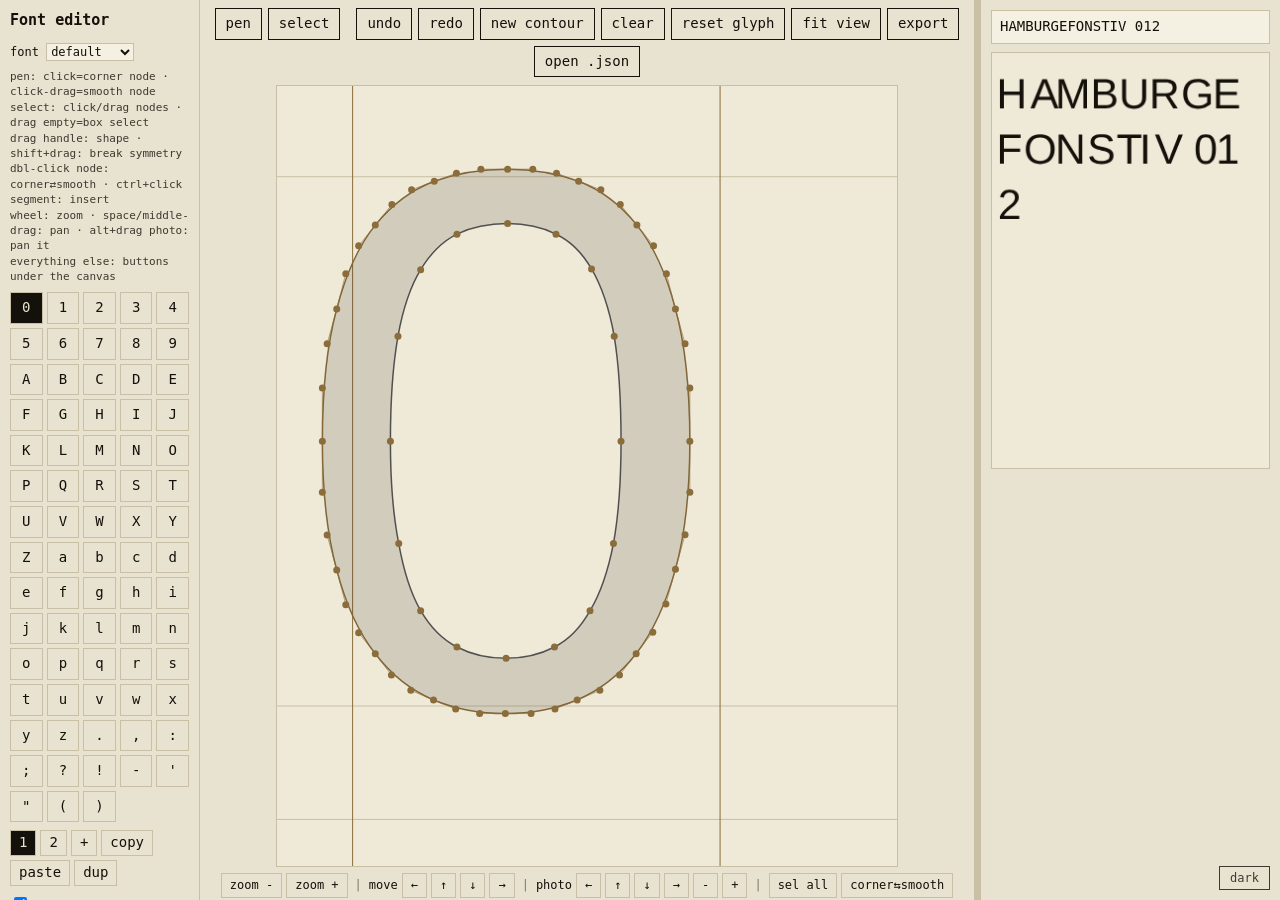
==== fonteditor/index.html @ b2d6442d "fonteditor: shift+click on move/photo buttons = ×10 (photo scale ×1.5)" ====
<!DOCTYPE html>
<html lang="en">
<head>
<meta charset="UTF-8">
<meta name="viewport" content="width=device-width, initial-scale=1.0">
<title>Font editor</title>
<link rel="icon" type="image/svg+xml" href="./logo.svg">
<link rel="stylesheet" href="/shared/ui.css">
<script src="/shared/ui.js"></script>
<style>
*{box-sizing:border-box}
body{margin:0;font:14px/1.4 ui-monospace,Menlo,Consolas,monospace}
#app{display:flex;height:100vh;overflow:hidden}
#side{width:200px;border-right:1px solid var(--line);padding:10px;display:flex;flex-direction:column;gap:8px;overflow-y:auto}
#side h1{font-size:15px;margin:0 0 4px}
.gbtns{display:grid;grid-template-columns:repeat(5,1fr);gap:4px}
.gbtns button{padding:5px 0;background:none;border:1px solid var(--line);cursor:pointer;font:inherit;color:var(--ink);position:relative}
.gbtns button.on{background:var(--ink);color:var(--bg)}
.gbtns button.dirty::after{content:'';position:absolute;top:1px;right:2px;width:4px;height:4px;background:var(--acc);border-radius:50%}
#main{flex:1;display:flex;flex-direction:column;align-items:center;overflow:hidden}
#prev{width:300px;border-left:1px solid var(--line);padding:10px;display:flex;flex-direction:column;gap:8px;overflow-y:auto}
#pvtext{font:inherit;padding:6px 8px}
#pvcv{width:100%}
#bar{display:flex;gap:6px;padding:8px;flex-wrap:wrap;justify-content:center}
#bar button,#bar label.btn{padding:5px 10px;background:none;border:1px solid var(--ink);cursor:pointer;font:inherit;color:var(--ink)}
#bar button:hover{background:var(--ink);color:var(--bg)}
canvas{touch-action:none;cursor:crosshair}
#hint{padding:4px;font-size:12px;opacity:.75;text-align:center}
#out{width:96%;height:110px;margin:8px;display:none;font:11px ui-monospace,monospace;background:var(--panel2)}
.k{font-size:11px;opacity:.8}
.ctbar{display:flex;gap:4px;align-items:center;flex-wrap:wrap}
.ctbar button{padding:2px 8px;font:inherit;border:1px solid var(--line);background:none;cursor:pointer;color:var(--ink)}
.ctbar button.on{background:var(--ink);color:var(--bg)}
#split{width:6px;cursor:col-resize;background:var(--line);flex:none}
#split:hover{background:var(--acc)}
#bar2{display:flex;gap:4px;padding:6px;flex-wrap:wrap;justify-content:center;align-items:center;font-size:12px}
#bar2 button{padding:3px 8px;background:none;border:1px solid var(--line);cursor:pointer;font:inherit;color:var(--ink)}
#bar2 button:hover{background:var(--ink);color:var(--bg)}
#bar2 .sep{opacity:.5;padding:0 3px}
</style>
</head>
<body>
<div id="app">
<div id="side">
  <h1>Font editor</h1>
  <label style="font-size:12px">font <select id="setsel" style="font:inherit;max-width:150px"></select></label>
  <div class="k">pen: click=corner node &middot; click-drag=smooth node<br>
  select: click/drag nodes &middot; drag empty=box select<br>
  drag handle: shape &middot; shift+drag: break symmetry<br>
  dbl-click node: corner⇄smooth &middot; ctrl+click segment: insert<br>
  wheel: zoom &middot; space/middle-drag: pan &middot; alt+drag photo: pan it<br>
  everything else: buttons under the canvas</div>
  <div class="gbtns" id="gbtns"></div>
  <div class="ctbar" id="ctbar"></div>
  <label style="font-size:12px"><input type="checkbox" id="underlay" checked> photo underlay</label>
  <div style="display:flex;gap:4px"><label class="btn" style="font-size:12px">photo&#8230;<input id="fphoto" type="file" accept="image/*" hidden></label><button id="bNoPhoto" title="remove photo for this glyph" style="font-size:12px">&#215;photo</button></div>
  <label style="font-size:12px"><input type="range" id="uop" min="0" max="1" step="0.05" value="0.55"></label>
  <div style="font-size:12px;margin-top:8px">metrics<br>bearing <input id="inb" type="number" style="width:60px;font:inherit"> adv <input id="ina" type="number" style="width:60px;font:inherit"></div>
</div>
<div id="main">
  <div id="bar">
    <button id="bPen" class="on">pen</button>
    <button id="bSel">select</button>
    <span style="width:4px"></span>
    <button id="bUndo2">undo</button>
    <button id="bRedo">redo</button>
    <button id="bNew">new contour</button>
    <button id="bClear">clear</button>
    <button id="bReset">reset glyph</button>
    <button id="bFit">fit view</button>
    <button id="bExport">export</button>
    <label class="btn">open .json<input id="fopen" type="file" accept=".json,.js" hidden></label>
  </div>
  <canvas id="cv" width="620" height="780"></canvas>
  <div id="bar2">
    <button id="zOut" title="zoom out">zoom -</button><button id="zIn" title="zoom in">zoom +</button>
    <span class="sep">|</span><span>move</span>
    <button id="nL" title="shift = ×10">&#8592;</button><button id="nU">&#8593;</button><button id="nD">&#8595;</button><button id="nR">&#8594;</button>
    <span class="sep">|</span><span>photo</span>
    <button id="pL" title="shift = ×10">&#8592;</button><button id="pU">&#8593;</button><button id="pD">&#8595;</button><button id="pR">&#8594;</button>
    <button id="pOut" title="shrink photo (shift = faster)">-</button><button id="pIn" title="enlarge photo (shift = faster)">+</button>
    <span class="sep">|</span>
    <button id="bAll">sel all</button>
    <button id="bSmooth">corner&#8646;smooth</button>
    <button id="bDel">del node</button>
  </div>
  <div id="hint"></div>
  <textarea id="out"></textarea>
</div>
<div id="split"></div>
<div id="prev">
  <input id="pvtext" value="HAMBURGEFONSTIV 012" autocomplete="off" spellcheck="false">
  <canvas id="pvcv" width="280" height="420"></canvas>
</div>
</div>
<script>
'use strict';
const CV_=n=>getComputedStyle(document.documentElement).getPropertyValue('--'+n).trim();
const CV=document.getElementById('cv'),ctx=CV.getContext('2d');
// ---------- view ----------
let view={x0:-60,x1:760,y0:-160,y1:820};
const S=()=>CV.width/(view.x1-view.x0);
const P=(x,y)=>[(x-view.x0)*S(),(view.y1-y)*S()];
const F=(cx,cy)=>[cx/S()+view.x0,view.y1-cy/S()];
function fit(){const xs=[],ys=[];for(const c of edits[g]||[])for(const n of c){xs.push(n.x);ys.push(n.y);}
  if(xs.length){const p=60;view={x0:Math.min(...xs)-p,x1:Math.max(...xs)+p,y0:Math.min(...ys)-p,y1:Math.max(...ys)+p};
    const r=(view.y1-view.y0)/(view.x1-view.x0)*CV.width/CV.height;
    view.y1=view.y0+(view.x1-view.x0)*CV.height/CV.width;}
  else view={x0:-60,x1:760,y0:-160,y1:820};draw();}

// ---------- model: contour = [{x,y,o:[dx,dy]|null,i:[dx,dy]|null}] cyclic ----------
// o = outgoing handle offset, i = incoming handle offset. Both null => straight segments.
const edits={};
function toModel(conts){return conts.map(c=>{
  const nodes=[];let cur=null;
  const addNode=(x,y,ci)=>{const n={x,y,o:null,i:ci?ci.slice():null};
    if(nodes.length&&Math.abs(x-nodes[0].x)<.5&&Math.abs(y-nodes[0].y)<.5){nodes[0].i=n.i;return null;}
    nodes.push(n);return n;};
  let prev=null;
  for(const seg of c){
    if(seg[0]==='M'){cur=[seg[1],seg[2]];prev=addNode(seg[1],seg[2],null);}
    else if(seg[0]==='L'){cur=[seg[1],seg[2]];prev=addNode(seg[1],seg[2],null);}
    else if(seg[0]==='C'){
      if(prev)prev.o=[seg[1]-cur[0],seg[2]-cur[1]];
      cur=[seg[5],seg[6]];prev=addNode(seg[5],seg[6],[seg[3]-seg[5],seg[4]-seg[6]]);}
    else if(seg[0]==='Q'){ // quad → cubic
      const c1=[cur[0]+2/3*(seg[1]-cur[0]),cur[1]+2/3*(seg[2]-cur[1])];
      const c2=[seg[3]+2/3*(seg[1]-seg[3]),seg[4]+2/3*(seg[2]-seg[4])];
      if(prev)prev.o=[c1[0]-cur[0],c1[1]-cur[1]];
      cur=[seg[3],seg[4]];prev=addNode(seg[3],seg[4],[c2[0]-seg[3],c2[1]-seg[4]]);}
  }return nodes;});}
function toCmds(nodes){
  const out=[],n=nodes.length;if(!n)return out;
  out.push(['M',Math.round(nodes[0].x),Math.round(nodes[0].y)]);
  for(let j=0;j<n;j++){
    const a=nodes[j],b=nodes[(j+1)%n];
    if(a.o||b.i)out.push(['C',...( [a.x+(a.o?a.o[0]:0),a.y+(a.o?a.o[1]:0),
      b.x+(b.i?b.i[0]:0),b.y+(b.i?b.i[1]:0),b.x,b.y].map(v=>Math.round(v*10)/10) )]);
    else out.push(['L',Math.round(b.x),Math.round(b.y)]);}
  return [out];}
// polyline sample of a contour (for winding/box tests)
function sampleCont(c,step=8){
  const pts=[],n=c.length;if(!n)return pts;
  for(let j=0;j<n;j++){const a=c[j],b=c[(j+1)%n];
    pts.push([a.x,a.y]);
    if(a.o||b.i){const c1=[a.x+(a.o?a.o[0]:0),a.y+(a.o?a.o[1]:0)],c2=[b.x+(b.i?b.i[0]:0),b.y+(b.i?b.i[1]:0)];
      for(let t=1;t<step;t++){const u=t/step,v=1-u;
        pts.push([v*v*v*a.x+3*v*v*u*c1[0]+3*v*u*u*c2[0]+u*u*u*b.x,
                  v*v*v*a.y+3*v*v*u*c1[1]+3*v*u*u*c2[1]+u*u*u*b.y]);}}}
  return pts;}
function area(pts){let a=0;for(let j=0;j<pts.length;j++){const p=pts[j],q=pts[(j+1)%pts.length];a+=p[0]*q[1]-q[0]*p[1];}return a/2;}
function inside(p,pts){let w=0;for(let j=0;j<pts.length;j++){const a=pts[j],b=pts[(j+1)%pts.length];
  if(a[1]<=p[1]){if(b[1]>p[1]&&(b[0]-a[0])*(p[1]-a[1])-(p[0]-a[0])*(b[1]-a[1])>0)w++;}
  else if(b[1]<=p[1]&&(b[0]-a[0])*(p[1]-a[1])-(p[0]-a[0])*(b[1]-a[1])<0)w--;}return w!==0;}
// normalize winding for TTF: outer contours CW (neg area), holes CCW, alternating by depth
function fixWinding(nodes){
  const polys=nodes.map(c=>sampleCont(c));
  const depths=nodes.map((c,i)=>{let d=0;for(let k=0;k<polys.length;k++)if(k!==i&&inside(polys[i][0],polys[k]))d++;return d;});
  return nodes.map((c,i)=>{
    const wantNeg=depths[i]%2===0;
    const neg=area(polys[i])<0;
    if(wantNeg===neg)return c;
    return c.slice().reverse().map(n=>({x:n.x,y:n.y,o:n.i?n.i.slice():null,i:n.o?n.o.slice():null}));});}

// ---------- state ----------
let g='',selC=-1,sel=new Set(),imgs={};
const dirty={};
const deep=o=>JSON.parse(JSON.stringify(o));
const key=(ci,ni)=>ci+':'+ni;
function allNodes(){const s=new Set();(edits[g]||[]).forEach((c,ci)=>c.forEach((n,ni)=>s.add(key(ci,ni))));return s;}
function markDirty(){dirty[g]=true;buildGlyphs();autosave();}
// undo/redo
const hist={u:[],r:[]};
function snap(){hist.u.push(deep({e:edits[g],adv:DATA.glyphs[g]?.[1],ber:DATA.glyphs[g]?.[2],uoff:DATA.meta[g]?.off}));
  if(hist.u.length>200)hist.u.shift();hist.r=[];}
function undo(){if(!hist.u.length)return;hist.r.push(deep({e:edits[g],adv:DATA.glyphs[g]?.[1],ber:DATA.glyphs[g]?.[2],uoff:DATA.meta[g]?.off}));
  const s=hist.u.pop();edits[g]=s.e;if(DATA.glyphs[g]){DATA.glyphs[g][1]=s.adv;DATA.glyphs[g][2]=s.ber;}
  if(DATA.meta[g]&&s.uoff)DATA.meta[g].off=s.uoff;sel.clear();sync();draw();}
function redo(){if(!hist.r.length)return;hist.u.push(deep({e:edits[g],adv:DATA.glyphs[g]?.[1],ber:DATA.glyphs[g]?.[2],uoff:DATA.meta[g]?.off}));
  const s=hist.r.pop();edits[g]=s.e;if(DATA.glyphs[g]){DATA.glyphs[g][1]=s.adv;DATA.glyphs[g][2]=s.ber;}
  if(DATA.meta[g]&&s.uoff)DATA.meta[g].off=s.uoff;sel.clear();sync();draw();}
// autosave per set
const LS='fe_';
let saveT=null;
function autosave(){clearTimeout(saveT);saveT=setTimeout(()=>{
  const st={edits,metrics:{},uoff:{}};
  for(const k in DATA.glyphs)st.metrics[k]=[DATA.glyphs[k][1],DATA.glyphs[k][2]||0];
  for(const k in DATA.meta){const m=DATA.meta[k];
    if(m.off||m.sc)st.uoff[k]={off:m.off,sc:m.sc};}
  st.uimg=uimgs;
  try{localStorage.setItem(LS+setsel.value,JSON.stringify(st));}catch(e){}},300);}
function restore(){try{const st=JSON.parse(localStorage.getItem(LS+setsel.value));if(!st)return false;
  for(const k in st.edits)edits[k]=st.edits[k];
  for(const k in st.metrics||{})if(DATA.glyphs[k]){DATA.glyphs[k][1]=st.metrics[k][0];DATA.glyphs[k][2]=st.metrics[k][1];}
  for(const k in st.uimg||{}){const u=st.uimg[k];uimgs[k]=u;
    if(!DATA.meta[k])DATA.meta[k]={x0:0,y0:0,x1:u.w,y1:u.h};
    const im=new Image();im.src=u.src;im.onload=draw;imgs[k]=im;}
  for(const k in st.uoff||{})if(DATA.meta[k]){const u=st.uoff[k];
    if(Array.isArray(u))DATA.meta[k].off=u;
    else{DATA.meta[k].off=u.off;DATA.meta[k].sc=u.sc;}}
  return true;}catch(e){return false;}}

// ---------- glyph grid / contours ----------
const gb=document.getElementById('gbtns'),ctb=document.getElementById('ctbar');
function buildGlyphs(){gb.innerHTML='';
  for(const k of Object.keys(DATA.glyphs)){const b=document.createElement('button');b.textContent=k;
    b.onclick=()=>{g=k;selC=0;sel.clear();hist.u=[];hist.r=[];sync();draw();};
    b.dataset.g=k;if(dirty[k])b.classList.add('dirty');gb.appendChild(b);}
  sync();}
function buildCt(){ctb.innerHTML='';
  (edits[g]||[]).forEach((c,ci)=>{const b=document.createElement('button');b.textContent=ci+1;
    b.className=ci===selC?'on':'';b.onclick=()=>{selC=ci;sel.clear();sync();draw();};ctb.appendChild(b);});
  const plus=document.createElement('button');plus.textContent='+';
  plus.onclick=()=>{snap();edits[g].push([]);selC=edits[g].length-1;markDirty();buildCt();sync();draw();};
  ctb.appendChild(plus);
  [['copy','copy contour (ctrl/cmd+C)',copyCont],['paste','paste contour (ctrl/cmd+V)',pasteCont],['dup','duplicate contour',()=>{copyCont();pasteCont();}]]
    .forEach(([t,ti,fn])=>{const b=document.createElement('button');b.textContent=t;b.title=ti;b.onclick=fn;ctb.appendChild(b);});}
let clipCont=null,uimgs={};
function setUnderlay(src,w,h){uimgs[g]={src,w,h};
  const im=new Image();im.onload=()=>{imgs[g]=im;
    DATA.meta[g]={x0:0,y0:0,x1:w,y1:h,off:[0,0],sc:Math.min(1,Math.round(h/700*10)/10)};
    document.getElementById('underlay').checked=true;autosave();draw();};
  im.src=src;}
function loadImgFile(f){const fr=new FileReader();fr.onload=()=>{
  const t=new Image();t.onload=()=>{
    const s=Math.min(1,1600/Math.max(t.naturalWidth,t.naturalHeight));
    const w=Math.round(t.naturalWidth*s),h=Math.round(t.naturalHeight*s);
    const c=document.createElement('canvas');c.width=w;c.height=h;
    c.getContext('2d').drawImage(t,0,0,w,h);
    setUnderlay(c.toDataURL('image/jpeg',0.85),w,h);};
  t.src=fr.result;};fr.readAsDataURL(f);}
function copyCont(){const c=(edits[g]||[])[selC];if(!c||!c.length)return;
  clipCont=deep(c);document.getElementById('hint').textContent=`contour ${selC+1} copied (${c.length} nodes)`;}
function pasteCont(){if(!clipCont)return;if(!edits[g])edits[g]=[];
  snap();edits[g].push(deep(clipCont));selC=edits[g].length-1;
  sel=new Set(edits[g][selC].map((n,ni)=>key(selC,ni)));markDirty();buildCt();sync();draw();}
function init(){for(const k in edits)delete edits[k];
  for(const[k,d]of Object.entries(DATA.glyphs))edits[k]=toModel(d[0]);
  for(const k in dirty)delete dirty[k];
  imgs={};for(const k in DATA.underlays){const im=new Image();im.src=DATA.underlays[k];im.onload=draw;imgs[k]=im;}
  restore();
  const q=new URLSearchParams(location.search).get('g');
  g=(q&&DATA.glyphs[q])?q:Object.keys(DATA.glyphs)[0];
  selC=0;sel.clear();hist.u=[];hist.r=[];
  buildGlyphs();view={x0:-60,x1:760,y0:-160,y1:820};sync();draw();}
function sync(){document.querySelectorAll('#gbtns button').forEach(b=>b.classList.toggle('on',b.dataset.g===g));
  buildCt();
  document.getElementById('hint').textContent=`glyph "${g}" · ${(edits[g]||[]).length} contour(s) · ${sel.size} selected`;
  const gd=DATA.glyphs[g]||[0,700,0];
  document.getElementById('inb').value=gd[2]||0;document.getElementById('ina').value=gd[1]||700;}

// ---------- draw ----------
let lastUsc=1;
function draw(){
  ctx.clearRect(0,0,CV.width,CV.height);
  const m=DATA.meta[g];
  if(m&&imgs[g]&&document.getElementById('underlay').checked){
    const ih=m.y1-m.y0,usc=S()*700/ih,[bx,by]=P(0,0);
    const uoff=m.off||[0,0],usc2=usc*(m.sc||1);
    const gcen=((DATA.glyphs[g]||[0,560])[1]||560)/2;
    const cx=bx+gcen*S()-(m.x0+m.x1)*usc2/2+uoff[0]*usc;
    const cy=by-m.y1*usc2+uoff[1]*usc;
    ctx.globalAlpha=+document.getElementById('uop').value;
    ctx.drawImage(imgs[g],cx,cy,imgs[g].width*usc2,imgs[g].height*usc2);
    ctx.globalAlpha=1;lastUsc=usc;}
  ctx.strokeStyle=CV_('line');ctx.lineWidth=1;
  [0,700,-150].forEach(y=>{ctx.beginPath();ctx.moveTo(0,P(0,y)[1]);ctx.lineTo(CV.width,P(0,y)[1]);ctx.stroke();});
  const gd=DATA.glyphs[g]||[0,700,0];
  ctx.strokeStyle=CV_('acc');
  [gd[2],gd[1]-gd[2]].forEach(x=>{ctx.beginPath();ctx.moveTo(P(x,0)[0],0);ctx.lineTo(P(x,0)[0],CV.height);ctx.stroke();});
  // curves
  (edits[g]||[]).forEach((c,ci)=>{
    ctx.beginPath();
    c.forEach((n,j)=>{const b=c[(j+1)%c.length];
      if(j===0){const[a0,b0]=P(n.x,n.y);ctx.moveTo(a0,b0);}
      const[a1,b1]=P(b.x,b.y);
      if(n.o||b.i){const h1=P(n.x+(n.o?n.o[0]:0),n.y+(n.o?n.o[1]:0)),h2=P(b.x+(b.i?b.i[0]:0),b.y+(b.i?b.i[1]:0));
        ctx.bezierCurveTo(h1[0],h1[1],h2[0],h2[1],a1,b1);}
      else ctx.lineTo(a1,b1);});
    ctx.closePath();
    ctx.strokeStyle=ci===selC?CV_('acc'):CV_('ink2');ctx.lineWidth=1.5;ctx.stroke();});
  ctx.beginPath();
  (edits[g]||[]).forEach(c=>{
    c.forEach((n,j)=>{const b=c[(j+1)%c.length];
      if(j===0){const[a0,b0]=P(n.x,n.y);ctx.moveTo(a0,b0);}
      const[a1,b1]=P(b.x,b.y);
      if(n.o||b.i){const h1=P(n.x+(n.o?n.o[0]:0),n.y+(n.o?n.o[1]:0)),h2=P(b.x+(b.i?b.i[0]:0),b.y+(b.i?b.i[1]:0));
        ctx.bezierCurveTo(h1[0],h1[1],h2[0],h2[1],a1,b1);}
      else ctx.lineTo(a1,b1);});
    ctx.closePath();});
  ctx.fillStyle=CV_('fill');ctx.fill('evenodd');
  // handles (active contour + contours containing selected nodes)
  (edits[g]||[]).forEach((c,ci)=>{const show=ci===selC||c.some((n,ni)=>sel.has(key(ci,ni)));
    if(!show)return;
    c.forEach((n,ni)=>{[['o',n.o],['i',n.i]].forEach(([w,h])=>{if(!h)return;
      const[a,b]=P(n.x,n.y),[hx,hy]=P(n.x+h[0],n.y+h[1]);
      ctx.strokeStyle=CV_('accf');ctx.lineWidth=1;
      ctx.beginPath();ctx.moveTo(a,b);ctx.lineTo(hx,hy);ctx.stroke();
      ctx.fillStyle=sel.has(key(ci,ni))?CV_('danger'):CV_('acc');
      ctx.beginPath();ctx.arc(hx,hy,3.5,0,7);ctx.fill();});});});
  // nodes
  (edits[g]||[]).forEach((c,ci)=>c.forEach((n,ni)=>{const[a,b]=P(n.x,n.y);
    const seld=sel.has(key(ci,ni));
    ctx.fillStyle=seld?CV_('danger'):(n.o||n.i?CV_('acc'):CV_('ink'));
    if(n.o&&n.i){ctx.beginPath();ctx.arc(a,b,seld?4.5:3.5,0,7);ctx.fill();}
    else ctx.fillRect(a-3.5,b-3.5,7,7);}));
  if(box){ctx.strokeStyle=CV_('acc');ctx.setLineDash([4,3]);
    ctx.strokeRect(Math.min(box[0],box[2]),Math.min(box[1],box[3]),Math.abs(box[2]-box[0]),Math.abs(box[3]-box[1]));
    ctx.setLineDash([]);}
  drawPreview();
}
// ---------- preview ----------
const pvcv=document.getElementById('pvcv'),pvctx=pvcv.getContext('2d');
const pvtext=document.getElementById('pvtext');
function drawPreview(){
  const size=42,sc=size/1000,ls=56;
  pvctx.clearRect(0,0,pvcv.width,pvcv.height);
  pvctx.fillStyle=CV_('ink');
  let x=8,y=ls;
  for(const ch of pvtext.value){
    let k=edits[ch]?ch:(edits[ch.toUpperCase()]?ch.toUpperCase():' ');
    const conts=edits[k]||[];
    const adv=((DATA.glyphs[k]||[0,300])[1]||300)*sc;
    if(x+adv>pvcv.width-6){x=8;y+=ls;if(y>pvcv.height)break;}
    pvctx.beginPath();
    for(const c of conts){const cmds=toCmds(c)[0];if(!cmds.length)continue;
      cmds.forEach(seg=>{
        if(seg[0]==='M')pvctx.moveTo(x+seg[1]*sc,y-seg[2]*sc);
        else if(seg[0]==='L')pvctx.lineTo(x+seg[1]*sc,y-seg[2]*sc);
        else if(seg[0]==='C')pvctx.bezierCurveTo(x+seg[1]*sc,y-seg[2]*sc,x+seg[3]*sc,y-seg[4]*sc,x+seg[5]*sc,y-seg[6]*sc);});
      pvctx.closePath();}
    pvctx.fill('evenodd');x+=adv;}
}
pvtext.addEventListener('input',drawPreview);

// ---------- interaction ----------
let drag=null,box=null,pan=null,vpan=null,spaceDown=false,tool='pen';
const hitR=9/S();
function pickNode(e){const r=CV.getBoundingClientRect(),cx=e.clientX-r.left,cy=e.clientY-r.top;
  for(let ci=(edits[g]||[]).length-1;ci>=0;ci--)for(let ni=edits[g][ci].length-1;ni>=0;ni--){
    const[a,b]=P(edits[g][ci][ni].x,edits[g][ci][ni].y);
    if(Math.hypot(a-cx,b-cy)<9)return[ci,ni];}
  return null;}
function pickHandle(e){const r=CV.getBoundingClientRect(),cx=e.clientX-r.left,cy=e.clientY-r.top;
  for(let ci=(edits[g]||[]).length-1;ci>=0;ci--)for(let ni=edits[g][ci].length-1;ni>=0;ni--){
    const n=edits[g][ci][ni];
    for(const w of ['o','i']){if(!n[w])continue;
      const[hx,hy]=P(n.x+n[w][0],n.y+n[w][1]);
      if(Math.hypot(hx-cx,hy-cy)<7)return[ci,ni,w];}}
  return null;}
function segNear(fx,fy){let best=null,bd=1e9;
  (edits[g]||[]).forEach((c,ci)=>{const pts=sampleCont(c,10);
    for(let j=0;j<pts.length;j++){const a=pts[j],b=pts[(j+1)%pts.length];
      const t=Math.max(0,Math.min(1,((fx-a[0])*(b[0]-a[0])+(fy-a[1])*(b[1]-a[1]))/((b[0]-a[0])**2+(b[1]-a[1])**2||1)));
      const d=Math.hypot(a[0]+t*(b[0]-a[0])-fx,a[1]+t*(b[1]-a[1])-fy);
      if(d<bd){bd=d;best=[ci,j];}}});
  return bd<15?best:null;}
function insertOnSegment(ci,edgeIdx,fx,fy){
  const c=edits[g][ci],n=c.length;
  // find edge containing edgeIdx sample index: edges are per node
  const a=c[edgeIdx%n],b=c[(edgeIdx+1)%n];
  if(!a.o&&!b.i){ // line: midpoint-ish insert at click
    c.splice((edgeIdx+1)%n,0,{x:fx,y:fy,o:null,i:null});return;}
  // cubic split at t
  const p0=[a.x,a.y],c1=[a.x+(a.o?a.o[0]:0),a.y+(a.o?a.o[1]:0)],
        c2=[b.x+(b.i?b.i[0]:0),b.y+(b.i?b.i[1]:0)],p1=[b.x,b.y];
  let t=.5,bd=1e9;
  for(let k=1;k<40;k++){const u=k/40,v=1-u;
    const x=v*v*v*p0[0]+3*v*v*u*c1[0]+3*v*u*u*c2[0]+u*u*u*p1[0],
          y=v*v*v*p0[1]+3*v*v*u*c1[1]+3*v*u*u*c2[1]+u*u*u*p1[1];
    const d=Math.hypot(x-fx,y-fy);if(d<bd){bd=d;t=u;}}
  const l=(p,q)=>[p[0]+(q[0]-p[0])*t,p[1]+(q[1]-p[1])*t];
  const A=l(p0,c1),B=l(c1,c2),C=l(c2,p1),D=l(A,B),E=l(B,C),F=l(D,E);
  a.o=[A[0]-p0[0],A[1]-p0[1]];b.i=[C[0]-p1[0],C[1]-p1[1]];
  c.splice((edgeIdx+1)%n,0,{x:F[0],y:F[1],o:[E[0]-F[0],E[1]-F[1]],i:[D[0]-F[0],D[1]-F[1]]});}
function toggleSmooth(ci,ni){
  const n=edits[g][ci][ni];
  if(n.o||n.i){n.o=null;n.i=null;return;}
  const c=edits[g][ci],N=c.length;
  const pm=c[(ni-1+N)%N],pn=c[(ni+1)%N];
  const dx=pn.x-pm.x,dy=pn.y-pm.y,L=Math.hypot(dx,dy)||1;
  const d1=Math.hypot(n.x-pm.x,n.y-pm.y)/3,d2=Math.hypot(pn.x-n.x,pn.y-n.y)/3;
  n.i=[-dx/L*d1,-dy/L*d1];n.o=[dx/L*d2,dy/L*d2];}
function isSmooth(n){return n.o&&n.i&&Math.abs(n.o[0]+n.i[0])<1e-6&&Math.abs(n.o[1]+n.i[1])<1e-6;}

CV.addEventListener('contextmenu',e=>e.preventDefault());
CV.addEventListener('mousedown',e=>{
  const r=CV.getBoundingClientRect(),cx=e.clientX-r.left,cy=e.clientY-r.top;
  const[fx,fy]=F(cx,cy);
  if(e.button===1||spaceDown){vpan=[e.clientX,e.clientY,view.x0,view.y0,view.x1-view.x0,view.y1-view.y0];e.preventDefault();return;}
  if(e.altKey&&imgs[g]&&document.getElementById('underlay').checked){pan=[e.clientX,e.clientY];return;}
  const hh=pickHandle(e);
  if(hh){snap();const[ci,ni,w]=hh;sel=new Set([key(ci,ni)]);drag={t:'h',ci,ni,w,sym:!e.shiftKey};return;}
  const hit=pickNode(e);
  if(hit){
    const k=key(...hit);
    if(e.altKey){snap();toggleSmooth(...hit);markDirty();sync();draw();return;}
    if(e.shiftKey){sel.has(k)?sel.delete(k):sel.add(k);sync();draw();return;}
    if(!sel.has(k))sel=new Set([k]);
    snap();drag={t:'n'};sync();draw();return;}
  if(e.ctrlKey||e.metaKey){ // insert on segment
    const s=segNear(fx,fy);
    if(s){snap();insertOnSegment(s[0],s[1],fx,fy);markDirty();sync();draw();return;}}
  if(tool==='pen'){snap();
    if(!edits[g].length){edits[g].push([]);selC=0;}
    if(selC<0||selC>=edits[g].length)selC=0;
    const c=edits[g][selC];
    c.push({x:Math.round(fx),y:Math.round(fy),o:null,i:null});
    drag={t:'pen',idx:c.length-1,fx,fy};markDirty();draw();return;}
  drag={t:'maybe',x0:cx,y0:cy,fx,fy};});
CV.addEventListener('mousemove',e=>{
  const r=CV.getBoundingClientRect(),cx=e.clientX-r.left,cy=e.clientY-r.top;
  const[fx,fy]=F(cx,cy);
  if(vpan){const w=vpan[4],h=vpan[5];
    view.x0=vpan[2]-(e.clientX-vpan[0])*w/CV.width;view.x1=view.x0+w;
    view.y0=vpan[3]+(e.clientY-vpan[1])*h/CV.height;view.y1=view.y0+h;
    draw();return;}
  if(pan){const m=DATA.meta[g];if(!m.off)m.off=[0,0];
    m.off[0]+=(e.clientX-pan[0])/lastUsc;m.off[1]+=(e.clientY-pan[1])/lastUsc;
    pan=[e.clientX,e.clientY];autosave();draw();return;}
  if(!drag)return;
  if(drag.t==='pen'){const c=edits[g][selC],n=c[drag.idx];
    const d=[fx-drag.fx,fy-drag.fy];
    n.o=[d[0],d[1]];n.i=[-d[0],-d[1]];markDirty();draw();return;}
  if(drag.t==='maybe'){if(Math.hypot(cx-drag.x0,cy-drag.y0)>4){drag={t:'box',x0:drag.x0,y0:drag.y0};box=[drag.x0,drag.y0,cx,cy];}else return;}
  if(drag.t==='box'){box=[box[0],box[1],cx,cy];draw();return;}
  if(drag.t==='n'){
    const target=sel.size?sel:new Set([...allNodes()]);
    // if picked node wasn't in sel, sel already replaced at mousedown
    const dxs=fx-drag.fx,dys=fy-drag.fy;
    if(drag.fx===undefined){drag.fx=fx;drag.fy=fy;return;}
    (edits[g]||[]).forEach((c,ci)=>c.forEach((n,ni)=>{
      if(target.has(key(ci,ni))){n.x+=dxs;n.y+=dys;}}));
    drag.fx=fx;drag.fy=fy;markDirty();draw();return;}
  if(drag.t==='h'){
    const n=edits[g][drag.ci][drag.ni];
    n[drag.w]=[fx-n.x,fy-n.y];
    if(drag.sym){const other=drag.w==='o'?'i':'o';
      if(n[other]||isSmooth(n))n[other]=[-n[drag.w][0],-n[drag.w][1]];}
    markDirty();draw();return;}});
addEventListener('mouseup',e=>{
  if(box){const[ax,ay,bx2,by2]=box;
    const x0=Math.min(ax,bx2),x1=Math.max(ax,bx2),y0=Math.min(ay,by2),y1=Math.max(ay,by2);
    if(!e.shiftKey)sel.clear();
    (edits[g]||[]).forEach((c,ci)=>c.forEach((n,ni)=>{
      const[a,b]=P(n.x,n.y);
      if(a>=x0&&a<=x1&&b>=y0&&b<=y1)sel.add(key(ci,ni));}));
    box=null;drag=null;sync();draw();return;}
  if(drag&&drag.t==='pen')sel=new Set([key(selC,drag.idx)]);
  if(drag&&drag.t==='maybe'&&tool==='select'){sel.clear();}
  if(drag&&(drag.t==='n'||drag.t==='h'))markDirty();
  drag=null;pan=null;vpan=null;sync();draw();});
CV.addEventListener('wheel',e=>{e.preventDefault();
  const r=CV.getBoundingClientRect();
  const[fx,fy]=F(e.clientX-r.left,e.clientY-r.top);
  const z=e.deltaY>0?1.15:1/1.15;
  view={x0:fx-(fx-view.x0)*z,x1:fx+(view.x1-fx)*z,y0:fy-(fy-view.y0)*z,y1:fy+(view.y1-fy)*z};
  draw();},{passive:false});
addEventListener('keydown',e=>{
  if(e.key===' '){spaceDown=true;e.preventDefault();return;}
  if(e.target.tagName==='INPUT'||e.target.tagName==='TEXTAREA')return;
  if((e.ctrlKey||e.metaKey)&&e.key==='z'){e.preventDefault();e.shiftKey?redo():undo();return;}
  if((e.ctrlKey||e.metaKey)&&e.key==='y'){e.preventDefault();redo();return;}
  if((e.ctrlKey||e.metaKey)&&e.key==='c'){e.preventDefault();copyCont();return;}
  if((e.ctrlKey||e.metaKey)&&e.key==='v'){e.preventDefault();pasteCont();return;}
  if(e.key==='a'||e.key==='A'){sel=allNodes();sync();draw();return;}
  if(e.key==='Delete'||e.key==='Backspace'){delSel();return;}
  const ar={ArrowLeft:[-1,0],ArrowRight:[1,0],ArrowUp:[0,1],ArrowDown:[0,-1]}[e.key];
  if(!ar)return;e.preventDefault();
  const st=e.shiftKey?10:1;
  if(e.altKey){const m=DATA.meta[g];if(!m)return;if(!m.off)m.off=[0,0];
    m.off[0]+=ar[0]*st;m.off[1]-=ar[1]*st;autosave();draw();return;}
  const target=sel.size?sel:allNodes();snap();
  (edits[g]||[]).forEach((c,ci)=>c.forEach((n,ni)=>{
    if(target.has(key(ci,ni))){n.x+=ar[0]*st;n.y+=ar[1]*st;}}));
  markDirty();draw();});
addEventListener('keyup',e=>{if(e.key===' ')spaceDown=false;});
addEventListener('paste',e=>{const it=[...(e.clipboardData?.items||[])].find(i=>i.type.startsWith('image/'));
  if(it){loadImgFile(it.getAsFile());e.preventDefault();}});
addEventListener('dragover',e=>e.preventDefault());
addEventListener('drop',e=>{const f=[...(e.dataTransfer?.files||[])].find(f=>f.type.startsWith('image/'));
  if(f){loadImgFile(f);e.preventDefault();}});
CV.addEventListener('dblclick',e=>{const h=pickNode(e);if(h){snap();toggleSmooth(...h);markDirty();draw();}});

// ---------- controls ----------
document.getElementById('inb').onchange=e=>{const gd=DATA.glyphs[g];if(gd){snap();gd[2]=+e.target.value||0;markDirty();draw();}};
document.getElementById('ina').onchange=e=>{const gd=DATA.glyphs[g];if(gd){snap();gd[1]=+e.target.value||700;markDirty();draw();}};
const bPen=document.getElementById('bPen'),bSel=document.getElementById('bSel');
bPen.onclick=()=>{tool='pen';bPen.classList.add('on');bSel.classList.remove('on');};
bSel.onclick=()=>{tool='select';bSel.classList.add('on');bPen.classList.remove('on');};
document.getElementById('bUndo2').onclick=undo;
document.getElementById('bRedo').onclick=redo;
document.getElementById('bNew').onclick=()=>{snap();edits[g].push([]);selC=edits[g].length-1;markDirty();buildCt();sync();draw();};
document.getElementById('bClear').onclick=()=>{snap();edits[g]=[];selC=-1;sel.clear();markDirty();sync();draw();};
document.getElementById('bReset').onclick=()=>{snap();edits[g]=toModel(DATA.glyphs[g][0]);
  const gd=DATA.glyphs[g];/* keep metrics */sel.clear();delete dirty[g];markDirty();sync();draw();};
document.getElementById('bFit').onclick=fit;
document.getElementById('underlay').onchange=draw;
document.getElementById('fphoto').onchange=e=>{if(e.target.files[0])loadImgFile(e.target.files[0]);e.target.value='';};
document.getElementById('bNoPhoto').onclick=()=>{delete uimgs[g];delete imgs[g];delete DATA.meta[g];autosave();draw();};
document.getElementById('uop').oninput=draw;
document.getElementById('bExport').onclick=()=>{
  const out={__meta:{underlayOffsets:{},underlayScales:{}}};
  for(const k in DATA.meta){if(DATA.meta[k].off)out.__meta.underlayOffsets[k]=DATA.meta[k].off;
    if(DATA.meta[k].sc&&DATA.meta[k].sc!==1)out.__meta.underlayScales[k]=DATA.meta[k].sc;}
  for(const[k,v]of Object.entries(edits)){
    const gd=DATA.glyphs[k]||[0,700,0];
    out[k]={advance:gd[1],bearing:gd[2]||0,contours:fixWinding(v).map(toCmds).flat()};}
  const t=document.getElementById('out');t.style.display='block';
  t.value=JSON.stringify(out);
  const a=document.createElement('a');a.href='data:application/json,'+encodeURIComponent(t.value);
  a.download='traced-glyphs.json';a.click();};
// canvas-side controls (mirrors of keyboard shortcuts)
function zoomView(z){const c=F(CV.width/2,CV.height/2);
  view={x0:c[0]-(c[0]-view.x0)*z,x1:c[0]+(view.x1-c[0])*z,y0:c[1]-(c[1]-view.y0)*z,y1:c[1]+(view.y1-c[1])*z};draw();}
document.getElementById('zIn').onclick=()=>zoomView(1/1.2);
document.getElementById('zOut').onclick=()=>zoomView(1.2);
function nudgeNodes(dx,dy){snap();const target=sel.size?sel:allNodes();
  (edits[g]||[]).forEach((c,ci)=>c.forEach((n,ni)=>{
    if(target.has(key(ci,ni))){n.x+=dx;n.y+=dy;}}));
  markDirty();draw();}
const stp=e=>e.shiftKey?10:1;
document.getElementById('nL').onclick=e=>nudgeNodes(-stp(e),0);
document.getElementById('nR').onclick=e=>nudgeNodes(stp(e),0);
document.getElementById('nU').onclick=e=>nudgeNodes(0,stp(e));
document.getElementById('nD').onclick=e=>nudgeNodes(0,-stp(e));
function nudgePhoto(dx,dy){const m=DATA.meta[g];if(!m)return;
  if(!m.off)m.off=[0,0];m.off[0]+=dx;m.off[1]+=dy;autosave();draw();}
document.getElementById('pL').onclick=e=>nudgePhoto(-stp(e),0);
document.getElementById('pR').onclick=e=>nudgePhoto(stp(e),0);
document.getElementById('pU').onclick=e=>nudgePhoto(0,-stp(e));
document.getElementById('pD').onclick=e=>nudgePhoto(0,stp(e));
function scalePhoto(f){const m=DATA.meta[g];if(!m)return;
  m.sc=(m.sc||1)*f;autosave();draw();}
document.getElementById('pIn').onclick=e=>scalePhoto(e.shiftKey?1.5:1.15);
document.getElementById('pOut').onclick=e=>scalePhoto(1/(e.shiftKey?1.5:1.15));
document.getElementById('bAll').onclick=()=>{sel=allNodes();sync();draw();};
document.getElementById('bSmooth').onclick=()=>{if(!sel.size)return;snap();
  sel.forEach(k=>{const[ci,ni]=k.split(':').map(Number);toggleSmooth(ci,ni);});
  markDirty();sync();draw();};
function delSel(){if(!sel.size)return;snap();
  (edits[g]||[]).forEach((c,ci)=>{const idxs=new Set();
    sel.forEach(k=>{const[a,b]=k.split(':').map(Number);if(a===ci)idxs.add(b);});
    edits[g][ci]=c.filter((n,ni)=>!idxs.has(ni));});
  edits[g]=edits[g].filter(c=>c.length);
  if(selC>=edits[g].length)selC=edits[g].length-1;
  sel.clear();markDirty();sync();draw();}
document.getElementById('bDel').onclick=delSel;
addEventListener('du:theme',()=>{draw();drawPreview();});
// right panel resizer
const split=document.getElementById('split'),prevEl=document.getElementById('prev');
try{const w=localStorage.getItem('fe_pw');if(w)prevEl.style.width=w+'px';}catch(e){}
split.addEventListener('mousedown',e=>{e.preventDefault();
  const mv=ev=>{const w=Math.max(120,Math.min(700,innerWidth-ev.clientX));
    prevEl.style.width=w+'px';pvcv.width=Math.max(120,w-22);drawPreview();};
  const up=()=>{removeEventListener('mousemove',mv);removeEventListener('mouseup',up);
    try{localStorage.setItem('fe_pw',parseInt(prevEl.style.width)||prevEl.offsetWidth);}catch(e){}};
  addEventListener('mousemove',mv);addEventListener('mouseup',up);});
document.getElementById('fopen').onchange=e=>{
  const f=e.target.files[0];if(!f)return;
  f.text().then(txt=>{
    const j=JSON.parse(txt.replace(/^(?:const|var) DATA\s*=\s*/,'').replace(/;\s*$/,''));
    const src=j.glyphs||j;snap();
    for(const[k,v]of Object.entries(src)){
      if(v.contours){edits[k]=toModel(v.contours);
        if(!DATA.glyphs[k])DATA.glyphs[k]=[v.contours,v.advance||700,0];
        else{DATA.glyphs[k][1]=v.advance||DATA.glyphs[k][1];DATA.glyphs[k][2]=v.bearing||0;}}
      else if(Array.isArray(v)){edits[k]=toModel(v[0]);DATA.glyphs[k]=v;}}
    if(j.__meta&&j.__meta.underlayOffsets)
      for(const k in j.__meta.underlayOffsets)
        if(DATA.meta[k])DATA.meta[k].off=j.__meta.underlayOffsets[k];
    if(j.__meta&&j.__meta.underlayScales)
      for(const k in j.__meta.underlayScales)
        if(DATA.meta[k])DATA.meta[k].sc=j.__meta.underlayScales[k];
    markDirty();
    g=Object.keys(src).find(k=>k!=='__meta'&&edits[k])||g;selC=0;sel.clear();sync();draw();});};
const FONTS=['default','anitkabir'];
const setsel=document.getElementById('setsel');
FONTS.forEach(s=>{const o=document.createElement('option');o.value=o.textContent=s;setsel.appendChild(o);});
function loadSet(n){const sc=document.createElement('script');sc.src=n+'.js';
  sc.onload=()=>{setsel.value=n;init();};document.head.appendChild(sc);}
setsel.onchange=()=>{const n=setsel.value;history.replaceState(0,'','?set='+n);loadSet(n);};
loadSet(new URLSearchParams(location.search).get('set')||'default');
</script>
</body>
</html>
---- shared/ui.css ----
/* dutluk shared UI — tokens + dark theme + theme toggle button.
   Apps: <link rel="stylesheet" href="/shared/ui.css"> then <script src="/shared/ui.js"></script> in <head>.
   Theme resolution: data-theme attr > localStorage du_theme > prefers-color-scheme. */
:root{
  --bg:#e8e2d0; --ink:#14100a; --line:#c8bfa4; --acc:#8a6d3b;
  --panel:#efe9d8; --panel2:#f4f0e2; --ink2:#555; --danger:#b00;
  --fill:rgba(20,16,10,.13); --accf:rgba(138,109,59,.6);
  --shadow:rgba(0,0,0,.25);
}
:root[data-theme=dark]{
  --bg:#1b1812; --ink:#e8e2d0; --line:#4a4030; --acc:#c9a86a;
  --panel:#242019; --panel2:#2b251b; --ink2:#a99e85; --danger:#e06060;
  --fill:rgba(232,226,208,.10); --accf:rgba(201,168,106,.6);
  --shadow:rgba(0,0,0,.55);
}
@media (prefers-color-scheme:dark){
  :root:not([data-theme]){
    --bg:#1b1812; --ink:#e8e2d0; --line:#4a4030; --acc:#c9a86a;
    --panel:#242019; --panel2:#2b251b; --ink2:#a99e85; --danger:#e06060;
    --fill:rgba(232,226,208,.10); --accf:rgba(201,168,106,.6);
    --shadow:rgba(0,0,0,.55);
  }
}
body{background:var(--bg);color:var(--ink)}
button,.btn{color:var(--ink);font:inherit}
button,.btn{border:1px solid var(--ink);background:none;cursor:pointer}
button:hover,.btn:hover{background:var(--ink);color:var(--bg)}
input,textarea,select{border:1px solid var(--line);background:var(--panel2);color:var(--ink)}
a{color:var(--ink)}
canvas{border:1px solid var(--line);background:var(--panel)}
#du-theme{position:fixed;right:10px;bottom:10px;z-index:99;
  font:12px ui-monospace,Menlo,Consolas,monospace;padding:4px 10px;opacity:.8}
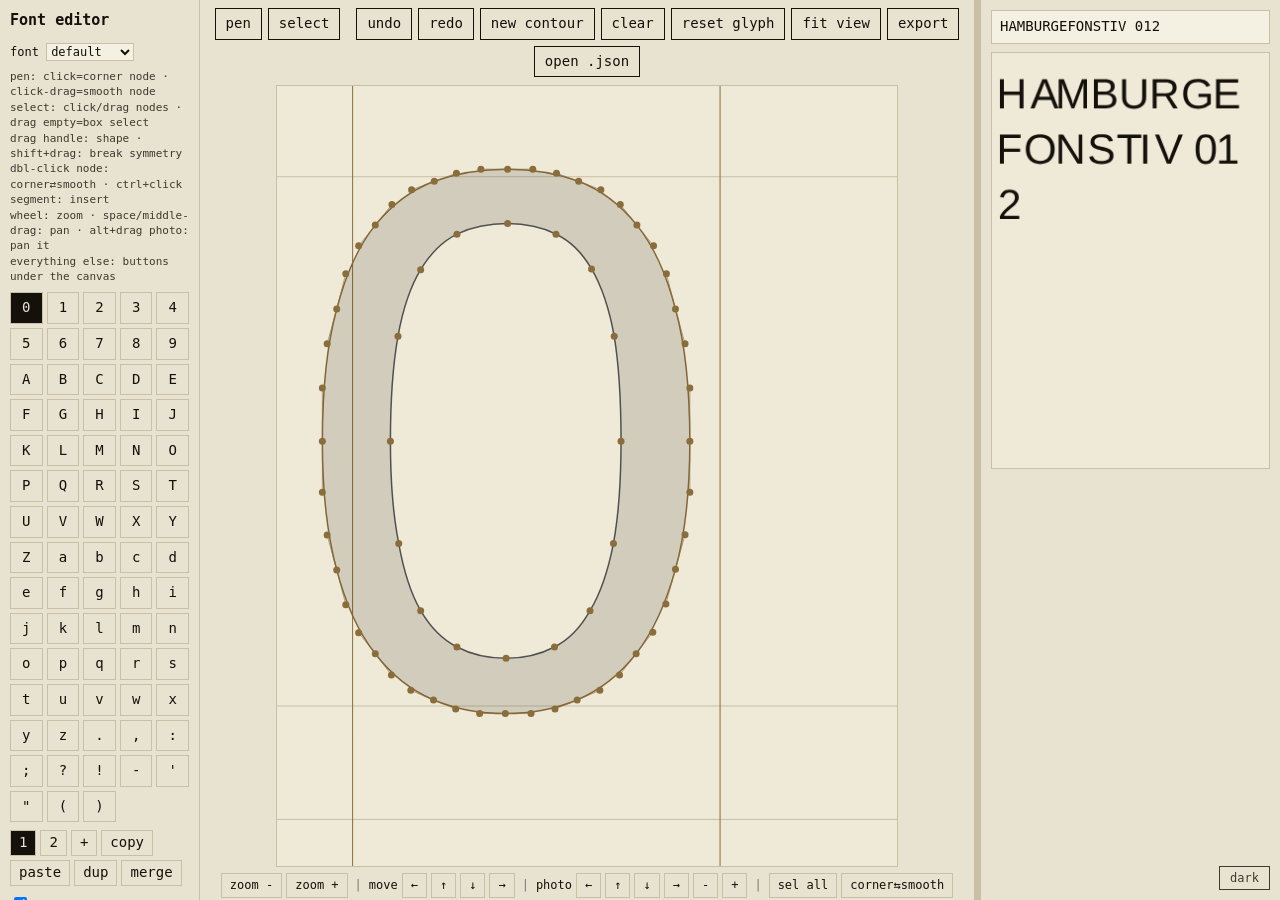
==== commit fe82cc59: "fonteditor: preview/preview fill uses true nonzero winding (matches TTF); merge button welds overlap" ====
--- a/fonteditor/index.html
+++ b/fonteditor/index.html
@@ -37,6 +37,11 @@
 #bar2 button{padding:3px 8px;background:none;border:1px solid var(--line);cursor:pointer;font:inherit;color:var(--ink)}
 #bar2 button:hover{background:var(--ink);color:var(--bg)}
 #bar2 .sep{opacity:.5;padding:0 3px}
+#autobox{display:none;position:fixed;right:12px;bottom:60px;width:250px;background:var(--bg);border:1px solid var(--line);padding:8px;z-index:50;font-size:12px;box-shadow:0 4px 18px rgba(0,0,0,.25)}
+#autobox canvas{width:100%;border:1px solid var(--line);display:block;margin:4px 0;image-rendering:pixelated}
+#autobox .arow{display:flex;gap:4px;align-items:center;margin-top:4px;flex-wrap:wrap}
+#autobox input[type=range]{width:110px}
+#autobox button{padding:2px 8px;font:inherit}
 </style>
 </head>
 <body>
@@ -53,7 +58,7 @@
   <div class="gbtns" id="gbtns"></div>
   <div class="ctbar" id="ctbar"></div>
   <label style="font-size:12px"><input type="checkbox" id="underlay" checked> photo underlay</label>
-  <div style="display:flex;gap:4px"><label class="btn" style="font-size:12px">photo&#8230;<input id="fphoto" type="file" accept="image/*" hidden></label><button id="bNoPhoto" title="remove photo for this glyph" style="font-size:12px">&#215;photo</button></div>
+  <div style="display:flex;gap:4px"><label class="btn" style="font-size:12px">photo&#8230;<input id="fphoto" type="file" accept="image/*" hidden></label><button id="bNoPhoto" title="remove photo for this glyph" style="font-size:12px">&#215;photo</button><button id="bAuto" title="auto-detect letter in photo" style="font-size:12px">auto&#9737;</button></div>
   <label style="font-size:12px"><input type="range" id="uop" min="0" max="1" step="0.05" value="0.55"></label>
   <div style="font-size:12px;margin-top:8px">metrics<br>bearing <input id="inb" type="number" style="width:60px;font:inherit"> adv <input id="ina" type="number" style="width:60px;font:inherit"></div>
 </div>
@@ -86,6 +91,16 @@
   </div>
   <div id="hint"></div>
   <textarea id="out"></textarea>
+</div>
+<div id="autobox">
+  <div class="arow"><b>auto-fit</b><span style="flex:1"></span><button id="autoX">&#215;</button></div>
+  <canvas id="autoCv" width="220" height="160"></canvas>
+  <div class="arow"><select id="aMode" style="font:inherit"><option value="thr">threshold</option><option value="edge">edges</option></select>
+    <label><input type="checkbox" id="aInv"> invert</label></div>
+  <div class="arow">level <input id="aThr" type="range" min="0" max="255" value="140"></div>
+  <div class="arow">min size <input id="aMin" type="range" min="0" max="0.05" step="0.001" value="0.004"></div>
+  <div class="arow"><button id="aPrev">&#8249;</button><span id="aNum">-/-</span><button id="aNext">&#8250;</button>
+    <span style="flex:1"></span><button id="aReset">reset</button><button id="aApply">use this</button></div>
 </div>
 <div id="split"></div>
 <div id="prev">
@@ -204,7 +219,7 @@
 const gb=document.getElementById('gbtns'),ctb=document.getElementById('ctbar');
 function buildGlyphs(){gb.innerHTML='';
   for(const k of Object.keys(DATA.glyphs)){const b=document.createElement('button');b.textContent=k;
-    b.onclick=()=>{g=k;selC=0;sel.clear();hist.u=[];hist.r=[];sync();draw();};
+    b.onclick=()=>{g=k;selC=0;sel.clear();hist.u=[];hist.r=[];AB.style.display='none';sync();draw();};
     b.dataset.g=k;if(dirty[k])b.classList.add('dirty');gb.appendChild(b);}
   sync();}
 function buildCt(){ctb.innerHTML='';
@@ -213,9 +228,56 @@
   const plus=document.createElement('button');plus.textContent='+';
   plus.onclick=()=>{snap();edits[g].push([]);selC=edits[g].length-1;markDirty();buildCt();sync();draw();};
   ctb.appendChild(plus);
-  [['copy','copy contour (ctrl/cmd+C)',copyCont],['paste','paste contour (ctrl/cmd+V)',pasteCont],['dup','duplicate contour',()=>{copyCont();pasteCont();}]]
+  [['copy','copy contour (ctrl/cmd+C)',copyCont],['paste','paste contour (ctrl/cmd+V)',pasteCont],['dup','duplicate contour',()=>{copyCont();pasteCont();}],['merge','weld active contour with contours it overlaps',mergeCont]]
     .forEach(([t,ti,fn])=>{const b=document.createElement('button');b.textContent=t;b.title=ti;b.onclick=fn;ctb.appendChild(b);});}
 let clipCont=null,uimgs={};
+// ---------- polygon union (flattened) ----------
+function segInt2(a,b,c,d){const rx=b[0]-a[0],ry=b[1]-a[1],sx=d[0]-c[0],sy=d[1]-c[1];
+  const den=rx*sy-ry*sx;if(Math.abs(den)<1e-12)return null;
+  const t=((c[0]-a[0])*sy-(c[1]-a[1])*sx)/den,u=((c[0]-a[0])*ry-(c[1]-a[1])*rx)/den;
+  if(t>1e-6&&t<1-1e-6&&u>1e-6&&u<1-1e-6)return{t,u};return null;}
+function polyUnion(P,Q){
+  if(area(P)*area(Q)<0)Q=Q.slice().reverse();
+  const ints=[];
+  for(let i=0;i<P.length;i++)for(let j=0;j<Q.length;j++){
+    const a=P[i],b=P[(i+1)%P.length],c=Q[j],d=Q[(j+1)%Q.length];
+    const r=segInt2(a,b,c,d);if(!r)continue;
+    ints.push({i,j,t:r.t,u:r.u,x:a[0]+r.t*(b[0]-a[0]),y:a[1]+r.t*(b[1]-a[1])});}
+  if(!ints.length){
+    if(inside(P[0],Q))return Q;
+    if(inside(Q[0],P))return P;
+    return null;}
+  const onA={},onB={},pos={};
+  ints.forEach((v,id)=>{(onA[v.i]=onA[v.i]||[]).push({...v,id});(onB[v.j]=onB[v.j]||[]).push({...v,id});});
+  const build=(P,on,key)=>{const V=[];
+    for(let i=0;i<P.length;i++){V.push({x:P[i][0],y:P[i][1],inter:-1});
+      (on[i]||[]).sort((a,b)=>(key==='a'?a.t-b.t:a.u-b.u)).forEach(v=>{pos[v.id]=pos[v.id]||{};pos[v.id][key]=V.length;V.push({x:v.x,y:v.y,inter:v.id});});}
+    return V;};
+  const VA=build(P,onA,'a'),VB=build(Q,onB,'b');
+  const startIdx=pos[0].a,out=[],vis={};
+  let cur={poly:0,idx:startIdx},guard=0;
+  while(guard++<200000){const arr=cur.poly?VB:VA,v=arr[cur.idx];
+    if(v.inter>=0&&vis[v.inter]){out.push([v.x,v.y]);cur={poly:cur.poly,idx:(cur.idx+1)%arr.length};}
+    else if(v.inter>=0){vis[v.inter]=1;out.push([v.x,v.y]);cur={poly:1-cur.poly,idx:pos[v.inter][cur.poly?'a':'b']};}
+    else{out.push([v.x,v.y]);cur={poly:cur.poly,idx:(cur.idx+1)%arr.length};}
+    if(cur.poly===0&&cur.idx===startIdx)break;}
+  const res=[];for(const p of out){const l=res[res.length-1];
+    if(!l||Math.abs(l[0]-p[0])>1e-6||Math.abs(l[1]-p[1])>1e-6)res.push(p);}
+  if(res.length>1&&Math.abs(res[0][0]-res[res.length-1][0])<1e-6&&Math.abs(res[0][1]-res[res.length-1][1])<1e-6)res.pop();
+  return res;}
+function mergeCont(){const cs=edits[g];
+  if(!cs||cs.length<2||selC<0||selC>=cs.length||!cs[selC].length){
+    document.getElementById('hint').textContent='merge: pick a contour first';return;}
+  const polys=cs.map(c=>sampleCont(c,16));
+  let acc=polys[selC],used=[selC],changed=true;
+  while(changed){changed=false;
+    for(let k=0;k<polys.length;k++){if(used.includes(k))continue;
+      const r=polyUnion(acc,polys[k]);if(!r)continue;
+      acc=r;used.push(k);changed=true;}}
+  if(used.length<2){document.getElementById('hint').textContent='merge: active contour overlaps nothing';return;}
+  snap();edits[g]=cs.filter((c,ci)=>!used.includes(ci));
+  edits[g].push(acc.map(p=>({x:Math.round(p[0]*10)/10,y:Math.round(p[1]*10)/10,o:null,i:null})));
+  selC=edits[g].length-1;sel.clear();markDirty();buildCt();sync();draw();}
 function setUnderlay(src,w,h){uimgs[g]={src,w,h};
   const im=new Image();im.onload=()=>{imgs[g]=im;
     DATA.meta[g]={x0:0,y0:0,x1:w,y1:h,off:[0,0],sc:Math.min(1,Math.round(h/700*10)/10)};
@@ -280,7 +342,7 @@
     ctx.closePath();
     ctx.strokeStyle=ci===selC?CV_('acc'):CV_('ink2');ctx.lineWidth=1.5;ctx.stroke();});
   ctx.beginPath();
-  (edits[g]||[]).forEach(c=>{
+  fixWinding(edits[g]||[]).forEach(c=>{
     c.forEach((n,j)=>{const b=c[(j+1)%c.length];
       if(j===0){const[a0,b0]=P(n.x,n.y);ctx.moveTo(a0,b0);}
       const[a1,b1]=P(b.x,b.y);
@@ -288,7 +350,7 @@
         ctx.bezierCurveTo(h1[0],h1[1],h2[0],h2[1],a1,b1);}
       else ctx.lineTo(a1,b1);});
     ctx.closePath();});
-  ctx.fillStyle=CV_('fill');ctx.fill('evenodd');
+  ctx.fillStyle=CV_('fill');ctx.fill('nonzero');
   // handles (active contour + contours containing selected nodes)
   (edits[g]||[]).forEach((c,ci)=>{const show=ci===selC||c.some((n,ni)=>sel.has(key(ci,ni)));
     if(!show)return;
@@ -323,13 +385,13 @@
     const adv=((DATA.glyphs[k]||[0,300])[1]||300)*sc;
     if(x+adv>pvcv.width-6){x=8;y+=ls;if(y>pvcv.height)break;}
     pvctx.beginPath();
-    for(const c of conts){const cmds=toCmds(c)[0];if(!cmds.length)continue;
+    for(const c of fixWinding(conts)){const cmds=toCmds(c)[0];if(!cmds.length)continue;
       cmds.forEach(seg=>{
         if(seg[0]==='M')pvctx.moveTo(x+seg[1]*sc,y-seg[2]*sc);
         else if(seg[0]==='L')pvctx.lineTo(x+seg[1]*sc,y-seg[2]*sc);
         else if(seg[0]==='C')pvctx.bezierCurveTo(x+seg[1]*sc,y-seg[2]*sc,x+seg[3]*sc,y-seg[4]*sc,x+seg[5]*sc,y-seg[6]*sc);});
       pvctx.closePath();}
-    pvctx.fill('evenodd');x+=adv;}
+    pvctx.fill('nonzero');x+=adv;}
 }
 pvtext.addEventListener('input',drawPreview);
 
@@ -573,7 +635,62 @@
       for(const k in j.__meta.underlayScales)
         if(DATA.meta[k])DATA.meta[k].sc=j.__meta.underlayScales[k];
     markDirty();
-    g=Object.keys(src).find(k=>k!=='__meta'&&edits[k])||g;selC=0;sel.clear();sync();draw();});};
+    g=Object.keys(src).find(k=>k!=='__meta'&&edits[k])||g;selC=0;sel.clear();AB.style.display='none';sync();draw();});};
+// ---------- auto-fit underlay ----------
+let aCands=[],aIdx=0,aPix=null,aBin=null,aW=0,aH=0,aBase=null;
+const AB=document.getElementById('autobox');
+function autoOpen(){const im=imgs[g];if(!im){document.getElementById('hint').textContent='no photo — paste or pick one first';return;}
+  AB.style.display='block';
+  const s=220/im.naturalWidth;aW=220;aH=Math.round(im.naturalHeight*s);
+  const oc=document.createElement('canvas');oc.width=aW;oc.height=aH;
+  const octx=oc.getContext('2d');octx.drawImage(im,0,0,aW,aH);
+  const d=octx.getImageData(0,0,aW,aH).data;
+  aPix=new Uint8Array(aW*aH);
+  for(let i=0;i<aW*aH;i++)aPix[i]=(d[i*4]*299+d[i*4+1]*587+d[i*4+2]*114)/1000|0;
+  aBase=DATA.meta[g]?{...DATA.meta[g],off:DATA.meta[g].off?DATA.meta[g].off.slice():undefined}:null;
+  runDetect();}
+function runDetect(){if(!aPix)return;
+  const mode=document.getElementById('aMode').value,thr=+document.getElementById('aThr').value,
+        inv=document.getElementById('aInv').checked,minA=+document.getElementById('aMin').value*aW*aH;
+  aBin=new Uint8Array(aW*aH);
+  if(mode==='thr'){for(let i=0;i<aW*aH;i++)aBin[i]=(inv?aPix[i]>thr:aPix[i]<thr)?1:0;}
+  else{for(let y=1;y<aH-1;y++)for(let x=1;x<aW-1;x++){const i=y*aW+x;
+    const gx=aPix[i+1]-aPix[i-1]+2*aPix[i+aW+1]-2*aPix[i+aW-1]+aPix[i+2*aW+1]-aPix[i+2*aW-1];
+    const gy=aPix[i+aW]-aPix[i-aW]+2*aPix[i+aW+1]-2*aPix[i-aW+1]+aPix[i+aW-1]-aPix[i-aW-1];
+    if(gx*gx+gy*gy>thr*thr*4)aBin[i]=1;}}
+  const seen=new Int32Array(aW*aH).fill(-1),stack=[];aCands=[];
+  for(let i=0;i<aW*aH;i++){if(!aBin[i]||seen[i]>=0)continue;
+    let x0=aW,x1=0,y0=aH,y1=0,area=0;stack.length=0;stack.push(i);seen[i]=1;
+    while(stack.length){const p=stack.pop(),x=p%aW,y=p/aW|0;area++;
+      if(x<x0)x0=x;if(x>x1)x1=x;if(y<y0)y0=y;if(y>y1)y1=y;
+      if(x>0&&aBin[p-1]&&seen[p-1]<0){seen[p-1]=1;stack.push(p-1);}
+      if(x<aW-1&&aBin[p+1]&&seen[p+1]<0){seen[p+1]=1;stack.push(p+1);}
+      if(y>0&&aBin[p-aW]&&seen[p-aW]<0){seen[p-aW]=1;stack.push(p-aW);}
+      if(y<aH-1&&aBin[p+aW]&&seen[p+aW]<0){seen[p+aW]=1;stack.push(p+aW);}}
+    if(area>=minA)aCands.push({x0,y0,x1:x1+1,y1:y1+1,area});}
+  aCands.sort((a,b)=>b.area-a.area);aCands=aCands.slice(0,40);aIdx=0;autoShow();}
+function autoShow(){const c=document.getElementById('autoCv');c.width=aW;c.height=aH;
+  const x=c.getContext('2d'),id=x.createImageData(aW,aH);
+  const dark=matchMedia('(prefers-color-scheme: dark)').matches||document.documentElement.dataset.theme==='dark';
+  for(let i=0;i<aW*aH;i++){const v=aBin[i]?(dark?255:20):(dark?40:250);
+    id.data[i*4]=id.data[i*4+1]=id.data[i*4+2]=v;id.data[i*4+3]=255;}
+  x.putImageData(id,0,0);
+  x.strokeStyle='#ff8800';aCands.forEach((b,i)=>{if(i===aIdx)return;
+    x.globalAlpha=.35;x.lineWidth=1;x.strokeRect(b.x0+.5,b.y0+.5,b.x1-b.x0-1,b.y1-b.y0-1);});
+  x.globalAlpha=1;
+  const b=aCands[aIdx];
+  if(b){x.lineWidth=2;x.strokeRect(b.x0+.5,b.y0+.5,b.x1-b.x0-1,b.y1-b.y0-1);
+    const s=imgs[g].naturalWidth/aW;
+    DATA.meta[g]={x0:b.x0*s,y0:b.y0*s,x1:b.x1*s,y1:b.y1*s,off:[0,0],sc:1};autosave();draw();}
+  document.getElementById('aNum').textContent=`${aCands.length?aIdx+1:0}/${aCands.length}`;}
+document.getElementById('bAuto').onclick=autoOpen;
+document.getElementById('autoX').onclick=()=>{AB.style.display='none';};
+document.getElementById('aPrev').onclick=()=>{if(aCands.length){aIdx=(aIdx-1+aCands.length)%aCands.length;autoShow();}};
+document.getElementById('aNext').onclick=()=>{if(aCands.length){aIdx=(aIdx+1)%aCands.length;autoShow();}};
+document.getElementById('aApply').onclick=()=>{AB.style.display='none';};
+document.getElementById('aReset').onclick=()=>{if(aBase)DATA.meta[g]=aBase;aBase=null;AB.style.display='none';autosave();draw();};
+['aMode','aThr','aInv','aMin'].forEach(id=>document.getElementById(id).oninput=runDetect);
+
 const FONTS=['default','anitkabir'];
 const setsel=document.getElementById('setsel');
 FONTS.forEach(s=>{const o=document.createElement('option');o.value=o.textContent=s;setsel.appendChild(o);});
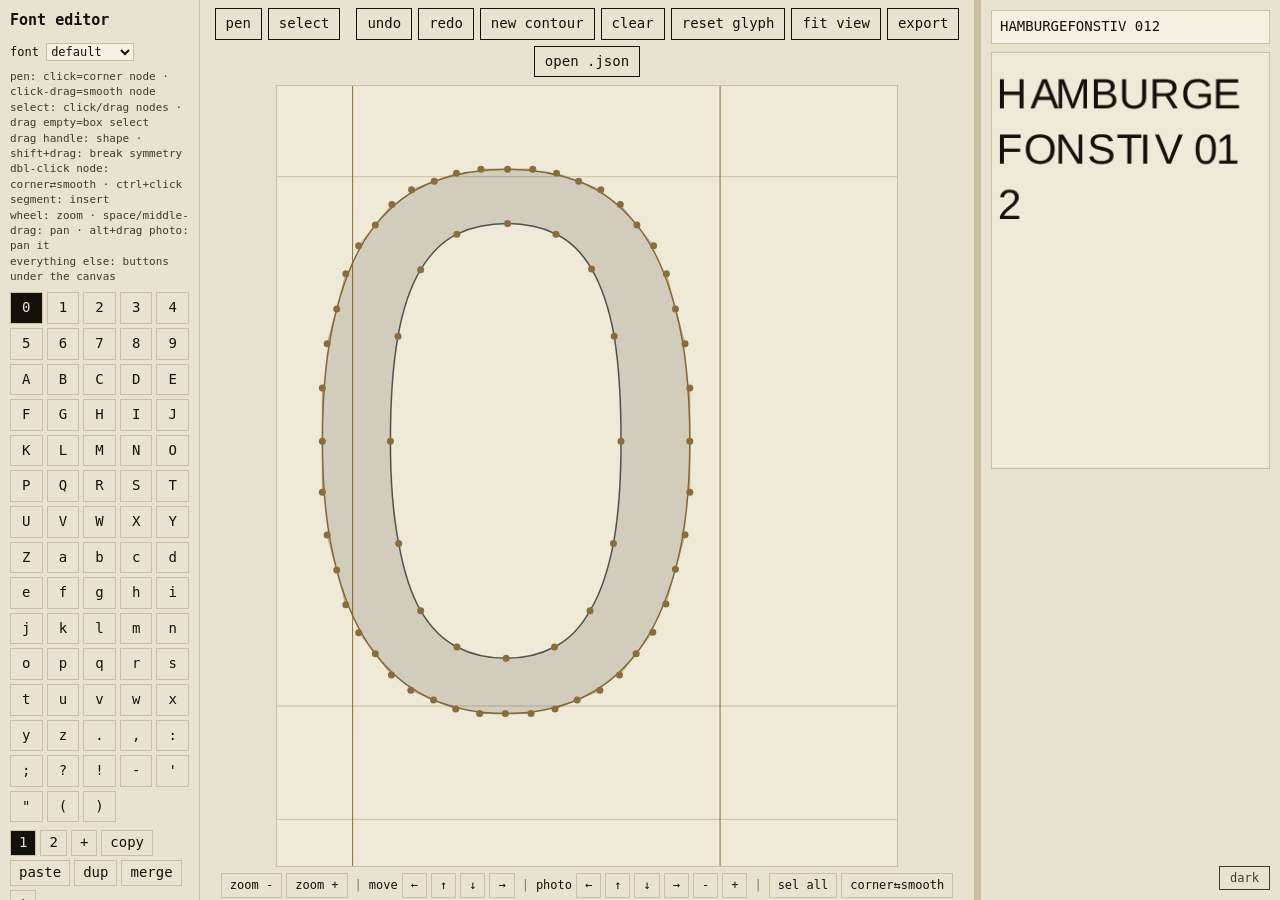
==== commit e8b6420f: "fonteditor: per-contour ± polarity toggle + draggable bearing/advance guide lines" ====
--- a/fonteditor/index.html
+++ b/fonteditor/index.html
@@ -31,6 +31,7 @@
 .ctbar{display:flex;gap:4px;align-items:center;flex-wrap:wrap}
 .ctbar button{padding:2px 8px;font:inherit;border:1px solid var(--line);background:none;cursor:pointer;color:var(--ink)}
 .ctbar button.on{background:var(--ink);color:var(--bg)}
+.ctbar button.neg{border-style:dashed;border-color:var(--danger)}
 #split{width:6px;cursor:col-resize;background:var(--line);flex:none}
 #split:hover{background:var(--acc)}
 #bar2{display:flex;gap:4px;padding:6px;flex-wrap:wrap;justify-content:center;align-items:center;font-size:12px}
@@ -168,11 +169,12 @@
   if(a[1]<=p[1]){if(b[1]>p[1]&&(b[0]-a[0])*(p[1]-a[1])-(p[0]-a[0])*(b[1]-a[1])>0)w++;}
   else if(b[1]<=p[1]&&(b[0]-a[0])*(p[1]-a[1])-(p[0]-a[0])*(b[1]-a[1])<0)w--;}return w!==0;}
 // normalize winding for TTF: outer contours CW (neg area), holes CCW, alternating by depth
-function fixWinding(nodes){
+function fixWinding(nodes,negs){
   const polys=nodes.map(c=>sampleCont(c));
   const depths=nodes.map((c,i)=>{let d=0;for(let k=0;k<polys.length;k++)if(k!==i&&inside(polys[i][0],polys[k]))d++;return d;});
   return nodes.map((c,i)=>{
-    const wantNeg=depths[i]%2===0;
+    let wantNeg=depths[i]%2===0;
+    if(negs&&negs.has(i))wantNeg=!wantNeg;
     const neg=area(polys[i])<0;
     if(wantNeg===neg)return c;
     return c.slice().reverse().map(n=>({x:n.x,y:n.y,o:n.i?n.i.slice():null,i:n.o?n.o.slice():null}));});}
@@ -198,7 +200,8 @@
 const LS='fe_';
 let saveT=null;
 function autosave(){clearTimeout(saveT);saveT=setTimeout(()=>{
-  const st={edits,metrics:{},uoff:{}};
+  const st={edits,metrics:{},uoff:{},neg:{}};
+  for(const k in neg)st.neg[k]=[...neg[k]];
   for(const k in DATA.glyphs)st.metrics[k]=[DATA.glyphs[k][1],DATA.glyphs[k][2]||0];
   for(const k in DATA.meta){const m=DATA.meta[k];
     if(m.off||m.sc)st.uoff[k]={off:m.off,sc:m.sc};}
@@ -213,6 +216,7 @@
   for(const k in st.uoff||{})if(DATA.meta[k]){const u=st.uoff[k];
     if(Array.isArray(u))DATA.meta[k].off=u;
     else{DATA.meta[k].off=u.off;DATA.meta[k].sc=u.sc;}}
+  for(const k in st.neg||{})neg[k]=new Set(st.neg[k]);
   return true;}catch(e){return false;}}
 
 // ---------- glyph grid / contours ----------
@@ -224,13 +228,15 @@
   sync();}
 function buildCt(){ctb.innerHTML='';
   (edits[g]||[]).forEach((c,ci)=>{const b=document.createElement('button');b.textContent=ci+1;
-    b.className=ci===selC?'on':'';b.onclick=()=>{selC=ci;sel.clear();sync();draw();};ctb.appendChild(b);});
+    b.className=(ci===selC?'on':'')+(neg[g]&&neg[g].has(ci)?' neg':'');
+    if(neg[g]&&neg[g].has(ci))b.textContent=ci+1+'−';
+    b.onclick=()=>{selC=ci;sel.clear();sync();draw();};ctb.appendChild(b);});
   const plus=document.createElement('button');plus.textContent='+';
   plus.onclick=()=>{snap();edits[g].push([]);selC=edits[g].length-1;markDirty();buildCt();sync();draw();};
   ctb.appendChild(plus);
-  [['copy','copy contour (ctrl/cmd+C)',copyCont],['paste','paste contour (ctrl/cmd+V)',pasteCont],['dup','duplicate contour',()=>{copyCont();pasteCont();}],['merge','weld active contour with contours it overlaps',mergeCont]]
+  [['copy','copy contour (ctrl/cmd+C)',copyCont],['paste','paste contour (ctrl/cmd+V)',pasteCont],['dup','duplicate contour',()=>{copyCont();pasteCont();}],['merge','weld active contour with contours it overlaps',mergeCont],['±','toggle contour positive/negative (subtracts on overlap)',()=>{if(selC<0)return;neg[g]=neg[g]||new Set();neg[g].has(selC)?neg[g].delete(selC):neg[g].add(selC);snap();autosave();buildCt();draw();}]]
     .forEach(([t,ti,fn])=>{const b=document.createElement('button');b.textContent=t;b.title=ti;b.onclick=fn;ctb.appendChild(b);});}
-let clipCont=null,uimgs={};
+let clipCont=null,uimgs={},neg={};
 // ---------- polygon union (flattened) ----------
 function segInt2(a,b,c,d){const rx=b[0]-a[0],ry=b[1]-a[1],sx=d[0]-c[0],sy=d[1]-c[1];
   const den=rx*sy-ry*sx;if(Math.abs(den)<1e-12)return null;
@@ -342,7 +348,7 @@
     ctx.closePath();
     ctx.strokeStyle=ci===selC?CV_('acc'):CV_('ink2');ctx.lineWidth=1.5;ctx.stroke();});
   ctx.beginPath();
-  fixWinding(edits[g]||[]).forEach(c=>{
+  fixWinding(edits[g]||[],neg[g]).forEach(c=>{
     c.forEach((n,j)=>{const b=c[(j+1)%c.length];
       if(j===0){const[a0,b0]=P(n.x,n.y);ctx.moveTo(a0,b0);}
       const[a1,b1]=P(b.x,b.y);
@@ -385,7 +391,7 @@
     const adv=((DATA.glyphs[k]||[0,300])[1]||300)*sc;
     if(x+adv>pvcv.width-6){x=8;y+=ls;if(y>pvcv.height)break;}
     pvctx.beginPath();
-    for(const c of fixWinding(conts)){const cmds=toCmds(c)[0];if(!cmds.length)continue;
+    for(const c of fixWinding(conts,neg[k])){const cmds=toCmds(c)[0];if(!cmds.length)continue;
       cmds.forEach(seg=>{
         if(seg[0]==='M')pvctx.moveTo(x+seg[1]*sc,y-seg[2]*sc);
         else if(seg[0]==='L')pvctx.lineTo(x+seg[1]*sc,y-seg[2]*sc);
@@ -463,6 +469,9 @@
   if(e.ctrlKey||e.metaKey){ // insert on segment
     const s=segNear(fx,fy);
     if(s){snap();insertOnSegment(s[0],s[1],fx,fy);markDirty();sync();draw();return;}}
+  const gd0=DATA.glyphs[g]||[0,700,0],tol=9/S();
+  if(Math.abs(fx-gd0[2])<tol){snap();drag={t:'bear'};return;}
+  if(Math.abs(fx-(gd0[1]-gd0[2]))<tol){snap();drag={t:'adv'};return;}
   if(tool==='pen'){snap();
     if(!edits[g].length){edits[g].push([]);selC=0;}
     if(selC<0||selC>=edits[g].length)selC=0;
@@ -480,7 +489,12 @@
   if(pan){const m=DATA.meta[g];if(!m.off)m.off=[0,0];
     m.off[0]+=(e.clientX-pan[0])/lastUsc;m.off[1]+=(e.clientY-pan[1])/lastUsc;
     pan=[e.clientX,e.clientY];autosave();draw();return;}
-  if(!drag)return;
+  if(!drag){
+    const gd0=DATA.glyphs[g]||[0,700,0],tol=9/S();
+    CV.style.cursor=(Math.abs(fx-gd0[2])<tol||Math.abs(fx-(gd0[1]-gd0[2]))<tol)?'col-resize':'';
+    return;}
+  if(drag.t==='bear'){const gd=DATA.glyphs[g];gd[2]=Math.round(fx);markDirty();draw();return;}
+  if(drag.t==='adv'){const gd=DATA.glyphs[g];gd[1]=Math.round(fx+gd[2]);markDirty();draw();return;}
   if(drag.t==='pen'){const c=edits[g][selC],n=c[drag.idx];
     const d=[fx-drag.fx,fy-drag.fy];
     n.o=[d[0],d[1]];n.i=[-d[0],-d[1]];markDirty();draw();return;}
@@ -567,7 +581,7 @@
     if(DATA.meta[k].sc&&DATA.meta[k].sc!==1)out.__meta.underlayScales[k]=DATA.meta[k].sc;}
   for(const[k,v]of Object.entries(edits)){
     const gd=DATA.glyphs[k]||[0,700,0];
-    out[k]={advance:gd[1],bearing:gd[2]||0,contours:fixWinding(v).map(toCmds).flat()};}
+    out[k]={advance:gd[1],bearing:gd[2]||0,contours:fixWinding(v,neg[k]).map(toCmds).flat()};}
   const t=document.getElementById('out');t.style.display='block';
   t.value=JSON.stringify(out);
   const a=document.createElement('a');a.href='data:application/json,'+encodeURIComponent(t.value);
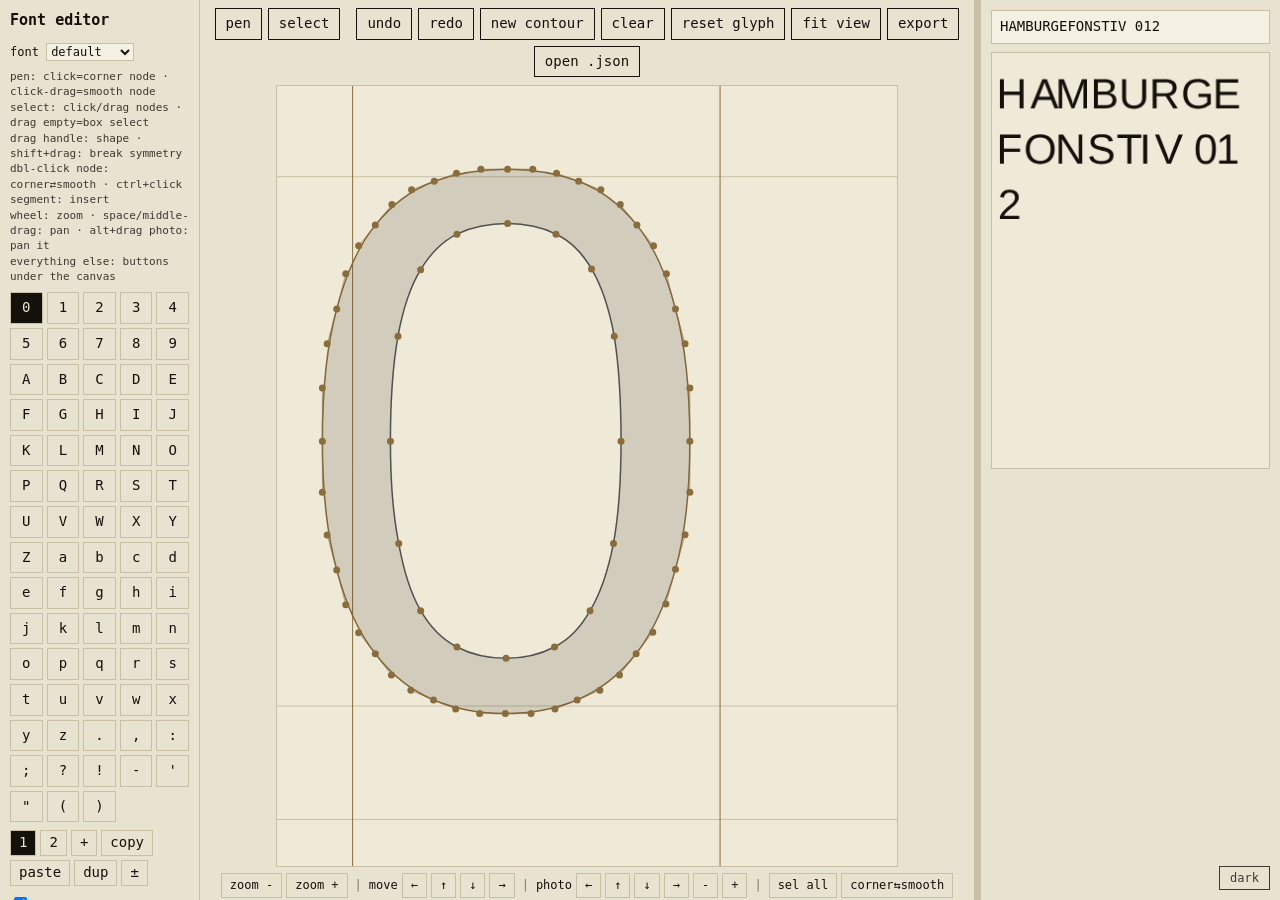
==== commit 6a7167d2: "fonteditor: contour tabs select their nodes; merge is now the ± polarity toggle; picking prefers act" ====
--- a/fonteditor/index.html
+++ b/fonteditor/index.html
@@ -230,12 +230,17 @@
   (edits[g]||[]).forEach((c,ci)=>{const b=document.createElement('button');b.textContent=ci+1;
     b.className=(ci===selC?'on':'')+(neg[g]&&neg[g].has(ci)?' neg':'');
     if(neg[g]&&neg[g].has(ci))b.textContent=ci+1+'−';
-    b.onclick=()=>{selC=ci;sel.clear();sync();draw();};ctb.appendChild(b);});
+    b.onclick=()=>{selC=ci;sel=new Set(c.map((n,ni)=>key(ci,ni)));sync();draw();};ctb.appendChild(b);});
   const plus=document.createElement('button');plus.textContent='+';
   plus.onclick=()=>{snap();edits[g].push([]);selC=edits[g].length-1;markDirty();buildCt();sync();draw();};
   ctb.appendChild(plus);
-  [['copy','copy contour (ctrl/cmd+C)',copyCont],['paste','paste contour (ctrl/cmd+V)',pasteCont],['dup','duplicate contour',()=>{copyCont();pasteCont();}],['merge','weld active contour with contours it overlaps',mergeCont],['±','toggle contour positive/negative (subtracts on overlap)',()=>{if(selC<0)return;neg[g]=neg[g]||new Set();neg[g].has(selC)?neg[g].delete(selC):neg[g].add(selC);snap();autosave();buildCt();draw();}]]
-    .forEach(([t,ti,fn])=>{const b=document.createElement('button');b.textContent=t;b.title=ti;b.onclick=fn;ctb.appendChild(b);});}
+  [['copy','copy contour (ctrl/cmd+C)',copyCont],['paste','paste contour (ctrl/cmd+V)',pasteCont],['dup','duplicate contour',()=>{copyCont();pasteCont();}]]
+    .forEach(([t,ti,fn])=>{const b=document.createElement('button');b.textContent=t;b.title=ti;b.onclick=fn;ctb.appendChild(b);});
+  const tb=document.createElement('button');tb.textContent='±';
+  tb.title='toggle: contour subtracts (negative) where it overlaps others';
+  if(neg[g]&&neg[g].has(selC))tb.className='on';
+  tb.onclick=()=>{if(selC<0)return;neg[g]=neg[g]||new Set();neg[g].has(selC)?neg[g].delete(selC):neg[g].add(selC);snap();autosave();buildCt();draw();};
+  ctb.appendChild(tb);}
 let clipCont=null,uimgs={},neg={};
 // ---------- polygon union (flattened) ----------
 function segInt2(a,b,c,d){const rx=b[0]-a[0],ry=b[1]-a[1],sx=d[0]-c[0],sy=d[1]-c[1];
@@ -297,11 +302,19 @@
     c.getContext('2d').drawImage(t,0,0,w,h);
     setUnderlay(c.toDataURL('image/jpeg',0.85),w,h);};
   t.src=fr.result;};fr.readAsDataURL(f);}
-function copyCont(){const c=(edits[g]||[])[selC];if(!c||!c.length)return;
-  clipCont=deep(c);document.getElementById('hint').textContent=`contour ${selC+1} copied (${c.length} nodes)`;}
-function pasteCont(){if(!clipCont)return;if(!edits[g])edits[g]=[];
-  snap();edits[g].push(deep(clipCont));selC=edits[g].length-1;
-  sel=new Set(edits[g][selC].map((n,ni)=>key(selC,ni)));markDirty();buildCt();sync();draw();}
+function copyCont(){const cs=edits[g]||[];
+  if(sel.size){clipCont=[];
+    cs.forEach((c,ci)=>{const sub=c.filter((n,ni)=>sel.has(key(ci,ni))).map(n=>deep(n));
+      if(sub.length)clipCont.push(sub);});
+    document.getElementById('hint').textContent=`${sel.size} node(s) copied`;return;}
+  const c=cs[selC];if(!c||!c.length)return;
+  clipCont=[deep(c)];document.getElementById('hint').textContent=`contour ${selC+1} copied (${c.length} nodes)`;}
+function pasteCont(){if(!clipCont||!clipCont.length)return;if(!edits[g])edits[g]=[];
+  snap();const start=edits[g].length;
+  clipCont.forEach(cc=>edits[g].push(deep(cc)));
+  selC=edits[g].length-1;sel=new Set();
+  edits[g].slice(start).forEach((c,off)=>c.forEach((n,ni)=>sel.add(key(start+off,ni))));
+  markDirty();buildCt();sync();draw();}
 function init(){for(const k in edits)delete edits[k];
   for(const[k,d]of Object.entries(DATA.glyphs))edits[k]=toModel(d[0]);
   for(const k in dirty)delete dirty[k];
@@ -404,13 +417,15 @@
 // ---------- interaction ----------
 let drag=null,box=null,pan=null,vpan=null,spaceDown=false,tool='pen';
 const hitR=9/S();
+function cOrder(){const cs=edits[g]||[];
+  return[...cs.keys()].sort((a,b)=>(a===selC?-1:b===selC?1:b-a));}
 function pickNode(e){const r=CV.getBoundingClientRect(),cx=e.clientX-r.left,cy=e.clientY-r.top;
-  for(let ci=(edits[g]||[]).length-1;ci>=0;ci--)for(let ni=edits[g][ci].length-1;ni>=0;ni--){
+  for(const ci of cOrder())for(let ni=edits[g][ci].length-1;ni>=0;ni--){
     const[a,b]=P(edits[g][ci][ni].x,edits[g][ci][ni].y);
     if(Math.hypot(a-cx,b-cy)<9)return[ci,ni];}
   return null;}
 function pickHandle(e){const r=CV.getBoundingClientRect(),cx=e.clientX-r.left,cy=e.clientY-r.top;
-  for(let ci=(edits[g]||[]).length-1;ci>=0;ci--)for(let ni=edits[g][ci].length-1;ni>=0;ni--){
+  for(const ci of cOrder())for(let ni=edits[g][ci].length-1;ni>=0;ni--){
     const n=edits[g][ci][ni];
     for(const w of ['o','i']){if(!n[w])continue;
       const[hx,hy]=P(n.x+n[w][0],n.y+n[w][1]);
@@ -458,13 +473,14 @@
   if(e.button===1||spaceDown){vpan=[e.clientX,e.clientY,view.x0,view.y0,view.x1-view.x0,view.y1-view.y0];e.preventDefault();return;}
   if(e.altKey&&imgs[g]&&document.getElementById('underlay').checked){pan=[e.clientX,e.clientY];return;}
   const hh=pickHandle(e);
-  if(hh){snap();const[ci,ni,w]=hh;sel=new Set([key(ci,ni)]);drag={t:'h',ci,ni,w,sym:!e.shiftKey};return;}
+  if(hh){snap();const[ci,ni,w]=hh;selC=ci;sel=new Set([key(ci,ni)]);drag={t:'h',ci,ni,w,sym:!e.shiftKey};return;}
   const hit=pickNode(e);
   if(hit){
     const k=key(...hit);
     if(e.altKey){snap();toggleSmooth(...hit);markDirty();sync();draw();return;}
-    if(e.shiftKey){sel.has(k)?sel.delete(k):sel.add(k);sync();draw();return;}
+    if(e.shiftKey){sel.has(k)?sel.delete(k):sel.add(k);selC=hit[0];sync();draw();return;}
     if(!sel.has(k))sel=new Set([k]);
+    selC=hit[0];
     snap();drag={t:'n'};sync();draw();return;}
   if(e.ctrlKey||e.metaKey){ // insert on segment
     const s=segNear(fx,fy);
@@ -520,7 +536,7 @@
     if(!e.shiftKey)sel.clear();
     (edits[g]||[]).forEach((c,ci)=>c.forEach((n,ni)=>{
       const[a,b]=P(n.x,n.y);
-      if(a>=x0&&a<=x1&&b>=y0&&b<=y1)sel.add(key(ci,ni));}));
+      if(a>=x0&&a<=x1&&b>=y0&&b<=y1){sel.add(key(ci,ni));selC=ci;}}));
     box=null;drag=null;sync();draw();return;}
   if(drag&&drag.t==='pen')sel=new Set([key(selC,drag.idx)]);
   if(drag&&drag.t==='maybe'&&tool==='select'){sel.clear();}
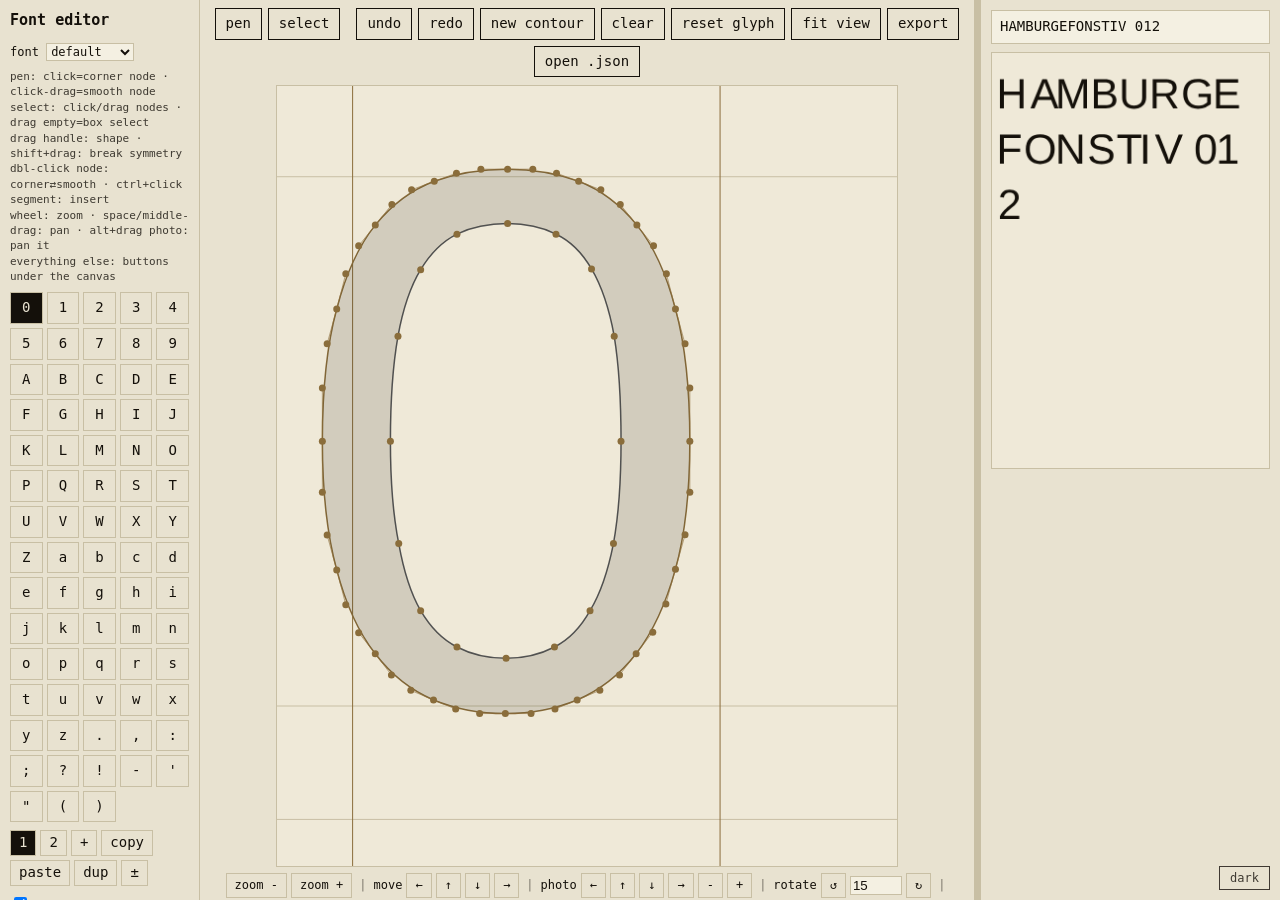
==== commit bf9a6b3f: "fonteditor: rotate control — deg input + CCW/CW buttons on selection or whole glyph" ====
--- a/fonteditor/index.html
+++ b/fonteditor/index.html
@@ -85,6 +85,10 @@
     <span class="sep">|</span><span>photo</span>
     <button id="pL" title="shift = ×10">&#8592;</button><button id="pU">&#8593;</button><button id="pD">&#8595;</button><button id="pR">&#8594;</button>
     <button id="pOut" title="shrink photo (shift = faster)">-</button><button id="pIn" title="enlarge photo (shift = faster)">+</button>
+    <span class="sep">|</span><span>rotate</span>
+    <button id="rCCW" title="rotate counter-clockwise by deg">&#8634;</button>
+    <input id="rDeg" type="number" value="15" title="degrees" style="width:52px">
+    <button id="rCW" title="rotate clockwise by deg">&#8635;</button>
     <span class="sep">|</span>
     <button id="bAll">sel all</button>
     <button id="bSmooth">corner&#8646;smooth</button>
@@ -626,6 +630,21 @@
   m.sc=(m.sc||1)*f;autosave();draw();}
 document.getElementById('pIn').onclick=e=>scalePhoto(e.shiftKey?1.5:1.15);
 document.getElementById('pOut').onclick=e=>scalePhoto(1/(e.shiftKey?1.5:1.15));
+function rotNodes(deg){if(!deg)return;
+  const target=sel.size?sel:allNodes();
+  let x0=1e9,y0=1e9,x1=-1e9,y1=-1e9;
+  (edits[g]||[]).forEach((c,ci)=>c.forEach((n,ni)=>{if(target.has(key(ci,ni))){
+    x0=Math.min(x0,n.x);x1=Math.max(x1,n.x);y0=Math.min(y0,n.y);y1=Math.max(y1,n.y);}}));
+  if(x0>x1)return;snap();
+  const cx0=(x0+x1)/2,cy0=(y0+y1)/2,a=deg*Math.PI/180,cs=Math.cos(a),sn=Math.sin(a);
+  const rv=v=>[v[0]*cs-v[1]*sn,v[0]*sn+v[1]*cs];
+  (edits[g]||[]).forEach((c,ci)=>c.forEach((n,ni)=>{if(target.has(key(ci,ni))){
+    const rx=cx0+(n.x-cx0)*cs-(n.y-cy0)*sn,ry=cy0+(n.x-cx0)*sn+(n.y-cy0)*cs;
+    n.x=rx;n.y=ry;
+    if(n.o)n.o=rv(n.o);if(n.i)n.i=rv(n.i);}}));
+  markDirty();draw();}
+document.getElementById('rCCW').onclick=()=>rotNodes(+document.getElementById('rDeg').value||15);
+document.getElementById('rCW').onclick=()=>rotNodes(-(+document.getElementById('rDeg').value||15));
 document.getElementById('bAll').onclick=()=>{sel=allNodes();sync();draw();};
 document.getElementById('bSmooth').onclick=()=>{if(!sel.size)return;snap();
   sel.forEach(k=>{const[ci,ni]=k.split(':').map(Number);toggleSmooth(ci,ni);});
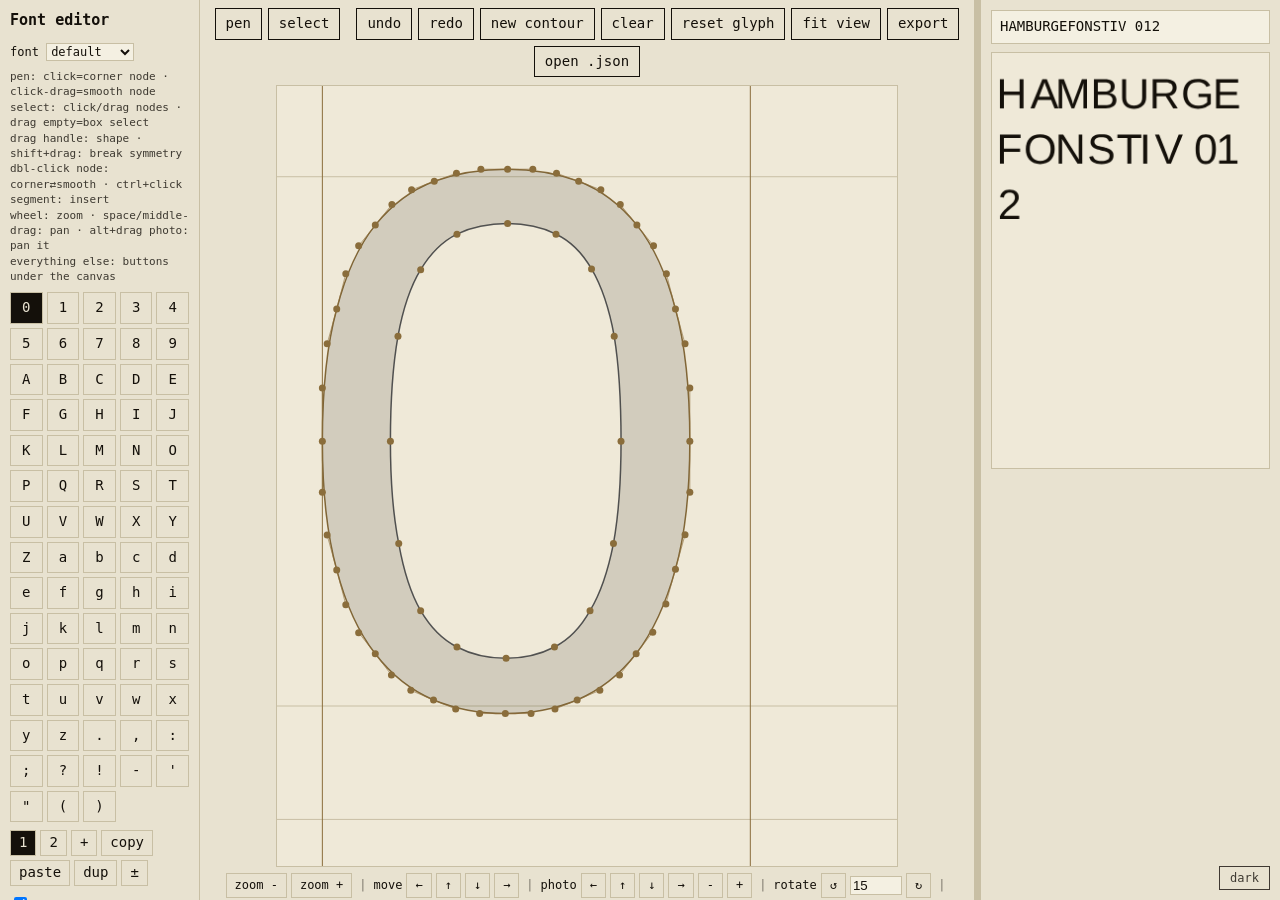
==== commit d772ed5c: "fonteditor: left bearing line now moves the ink (real lsb); guides at xmin/advance" ====
--- a/fonteditor/index.html
+++ b/fonteditor/index.html
@@ -352,7 +352,7 @@
   [0,700,-150].forEach(y=>{ctx.beginPath();ctx.moveTo(0,P(0,y)[1]);ctx.lineTo(CV.width,P(0,y)[1]);ctx.stroke();});
   const gd=DATA.glyphs[g]||[0,700,0];
   ctx.strokeStyle=CV_('acc');
-  [gd[2],gd[1]-gd[2]].forEach(x=>{ctx.beginPath();ctx.moveTo(P(x,0)[0],0);ctx.lineTo(P(x,0)[0],CV.height);ctx.stroke();});
+  [inkXmin(),gd[1]].forEach(x=>{ctx.beginPath();ctx.moveTo(P(x,0)[0],0);ctx.lineTo(P(x,0)[0],CV.height);ctx.stroke();});
   // curves
   (edits[g]||[]).forEach((c,ci)=>{
     ctx.beginPath();
@@ -490,8 +490,8 @@
     const s=segNear(fx,fy);
     if(s){snap();insertOnSegment(s[0],s[1],fx,fy);markDirty();sync();draw();return;}}
   const gd0=DATA.glyphs[g]||[0,700,0],tol=9/S();
-  if(Math.abs(fx-gd0[2])<tol){snap();drag={t:'bear'};return;}
-  if(Math.abs(fx-(gd0[1]-gd0[2]))<tol){snap();drag={t:'adv'};return;}
+  if(Math.abs(fx-inkXmin())<tol){snap();drag={t:'bear'};return;}
+  if(Math.abs(fx-gd0[1])<tol){snap();drag={t:'adv'};return;}
   if(tool==='pen'){snap();
     if(!edits[g].length){edits[g].push([]);selC=0;}
     if(selC<0||selC>=edits[g].length)selC=0;
@@ -511,10 +511,12 @@
     pan=[e.clientX,e.clientY];autosave();draw();return;}
   if(!drag){
     const gd0=DATA.glyphs[g]||[0,700,0],tol=9/S();
-    CV.style.cursor=(Math.abs(fx-gd0[2])<tol||Math.abs(fx-(gd0[1]-gd0[2]))<tol)?'col-resize':'';
+    CV.style.cursor=(Math.abs(fx-inkXmin())<tol||Math.abs(fx-gd0[1])<tol)?'col-resize':'';
     return;}
-  if(drag.t==='bear'){const gd=DATA.glyphs[g];gd[2]=Math.round(fx);markDirty();draw();return;}
-  if(drag.t==='adv'){const gd=DATA.glyphs[g];gd[1]=Math.round(fx+gd[2]);markDirty();draw();return;}
+  if(drag.t==='bear'){const dx=Math.round(fx)-inkXmin();
+    if(dx){(edits[g]||[]).forEach(c=>c.forEach(n=>{n.x+=dx;}));
+      const gd=DATA.glyphs[g];gd[2]=Math.round(fx);markDirty();draw();}return;}
+  if(drag.t==='adv'){const gd=DATA.glyphs[g];gd[1]=Math.round(fx);markDirty();draw();return;}
   if(drag.t==='pen'){const c=edits[g][selC],n=c[drag.idx];
     const d=[fx-drag.fx,fy-drag.fy];
     n.o=[d[0],d[1]];n.i=[-d[0],-d[1]];markDirty();draw();return;}
@@ -579,7 +581,10 @@
 CV.addEventListener('dblclick',e=>{const h=pickNode(e);if(h){snap();toggleSmooth(...h);markDirty();draw();}});
 
 // ---------- controls ----------
-document.getElementById('inb').onchange=e=>{const gd=DATA.glyphs[g];if(gd){snap();gd[2]=+e.target.value||0;markDirty();draw();}};
+document.getElementById('inb').onchange=e=>{const gd=DATA.glyphs[g];if(gd){snap();
+  const dx=(+e.target.value||0)-inkXmin();
+  (edits[g]||[]).forEach(c=>c.forEach(n=>{n.x+=dx;}));
+  gd[2]=+e.target.value||0;markDirty();draw();}};
 document.getElementById('ina').onchange=e=>{const gd=DATA.glyphs[g];if(gd){snap();gd[1]=+e.target.value||700;markDirty();draw();}};
 const bPen=document.getElementById('bPen'),bSel=document.getElementById('bSel');
 bPen.onclick=()=>{tool='pen';bPen.classList.add('on');bSel.classList.remove('on');};
@@ -611,6 +616,8 @@
   view={x0:c[0]-(c[0]-view.x0)*z,x1:c[0]+(view.x1-c[0])*z,y0:c[1]-(c[1]-view.y0)*z,y1:c[1]+(view.y1-c[1])*z};draw();}
 document.getElementById('zIn').onclick=()=>zoomView(1/1.2);
 document.getElementById('zOut').onclick=()=>zoomView(1.2);
+function inkXmin(){let m=Infinity;(edits[g]||[]).forEach(c=>c.forEach(n=>{if(n.x<m)m=n.x;}));
+  return m===Infinity?0:m;}
 function nudgeNodes(dx,dy){snap();const target=sel.size?sel:allNodes();
   (edits[g]||[]).forEach((c,ci)=>c.forEach((n,ni)=>{
     if(target.has(key(ci,ni))){n.x+=dx;n.y+=dy;}}));
